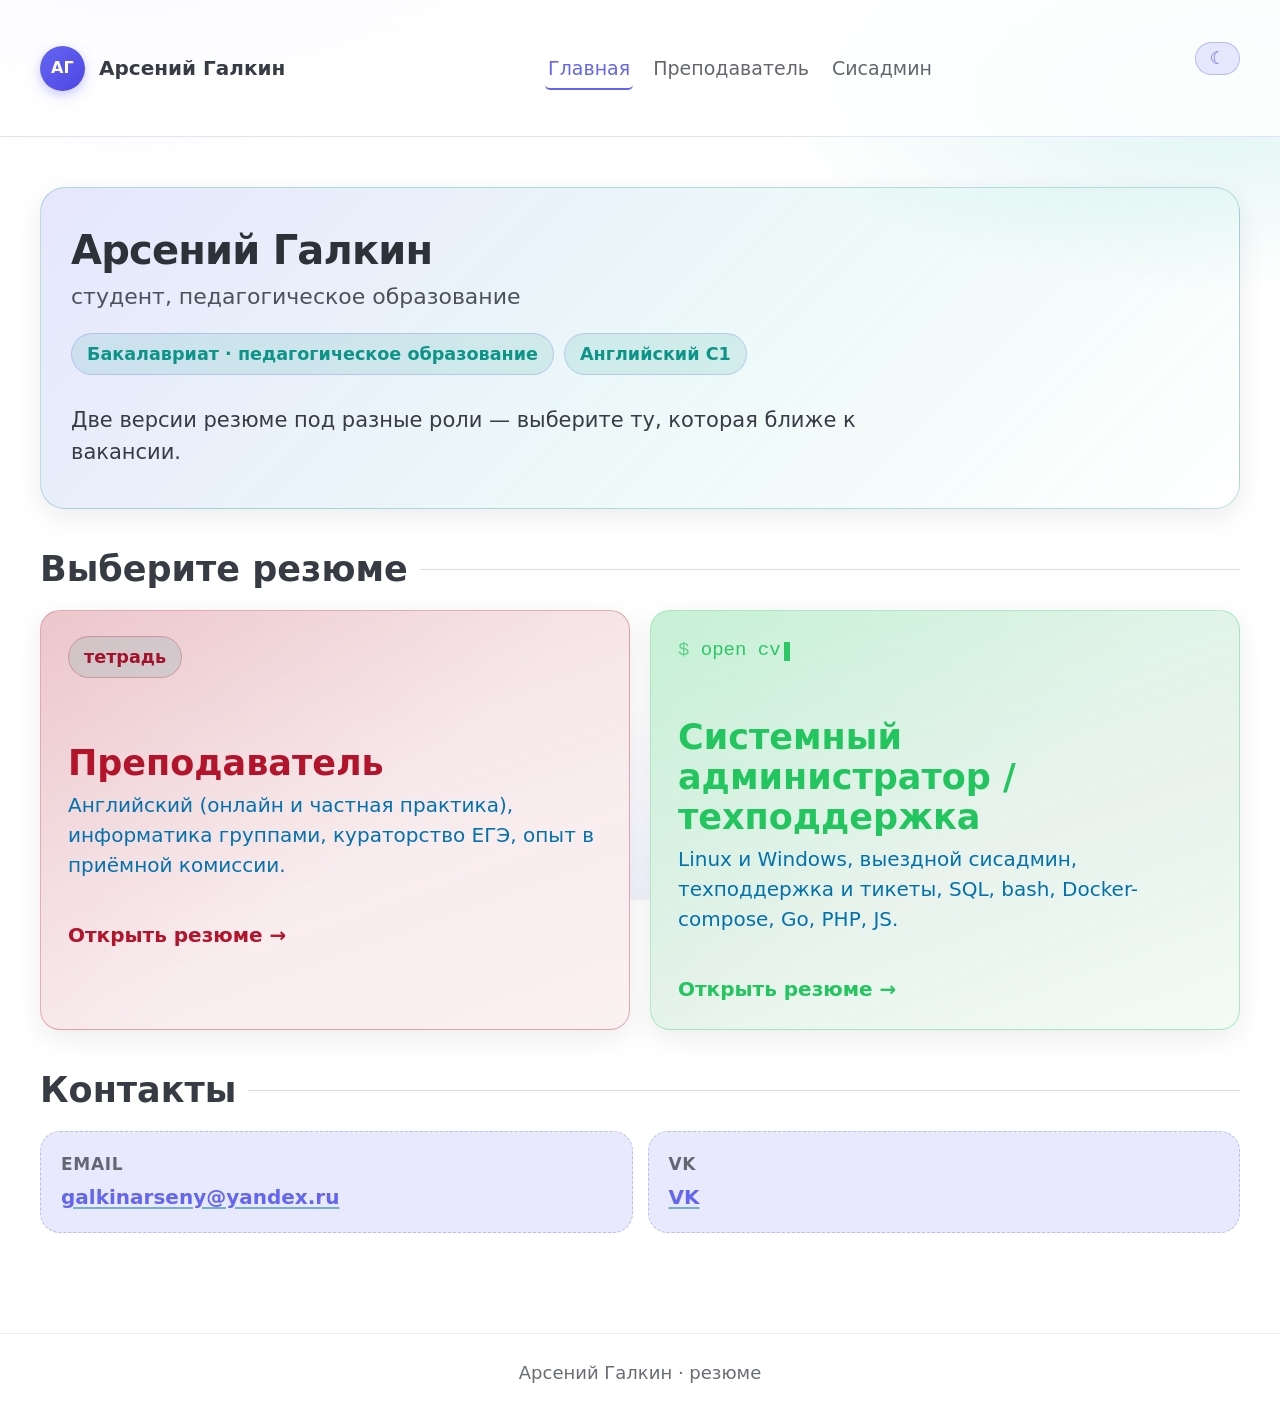
==== index.html @ 013aeffc "Resume site: teacher and sysadmin CVs" ====
<!DOCTYPE html>
<html lang="ru">
<head>
  <meta charset="utf-8">
  <meta name="viewport" content="width=device-width, initial-scale=1">
  <title>Арсений Галкин — резюме</title>
  <meta name="description" content="Арсений Галкин — студент, педагогическое образование. Резюме: преподаватель и системный администратор / техподдержка.">
  <link rel="stylesheet" href="assets/pico.min.css">
  <link rel="stylesheet" href="assets/site.css">
</head>
<body class="page-home">
  <header class="site-header">
    <div class="container">
      <nav aria-label="Основная навигация">
        <a class="brand" href="index.html">
          <span class="avatar" aria-hidden="true">АГ</span>
          <span>Арсений Галкин</span>
        </a>
        <ul class="nav-links">
          <li><a href="index.html" aria-current="page">Главная</a></li>
          <li><a href="teacher/index.html">Преподаватель</a></li>
          <li><a href="sysadmin/index.html">Сисадмин</a></li>
        </ul>
        <button type="button" class="theme-toggle" id="theme-toggle" aria-label="Переключить тему">☾</button>
      </nav>
    </div>
  </header>

  <main class="container">
    <section class="hero">
      <h1>Арсений Галкин</h1>
      <p class="tagline">студент, педагогическое образование</p>
      <ul class="hero-meta">
        <li><span class="badge">Бакалавриат · педагогическое образование</span></li>
        <li><span class="badge">Английский C1</span></li>
      </ul>
      <p class="lead" style="margin-top: 1.25rem; margin-bottom: 0;">
        Две версии резюме под разные роли — выберите ту, которая ближе к вакансии.
      </p>
    </section>

    <section aria-labelledby="choose-heading">
      <h2 id="choose-heading" class="section-title">Выберите резюме</h2>
      <div class="card-grid cols-2">
        <a class="switch-card teacher-card" href="teacher/index.html">
          <p class="badge" style="margin-bottom:0.6rem;">тетрадь</p>
          <h2>Преподаватель</h2>
          <p>Английский (онлайн и частная практика), информатика группами, кураторство ЕГЭ, опыт в приёмной комиссии.</p>
          <span class="cta">Открыть резюме →</span>
        </a>
        <a class="switch-card sysadmin-card" href="sysadmin/index.html">
          <p class="term-line" style="margin-bottom:0.5rem;"><span class="prompt">$</span> open cv<span class="cursor" aria-hidden="true"></span></p>
          <h2>Системный администратор / техподдержка</h2>
          <p>Linux и Windows, выездной сисадмин, техподдержка и тикеты, SQL, bash, Docker-compose, Go, PHP, JS.</p>
          <span class="cta">Открыть резюме →</span>
        </a>
      </div>
    </section>

    <section aria-labelledby="contacts-heading">
      <h2 id="contacts-heading" class="section-title">Контакты</h2>
            <div class="contacts">
        <div class="contact-item">
          <strong>Email</strong>
          <a href="mailto:galkinarseny@yandex.ru">galkinarseny@yandex.ru</a>
        </div>
        <div class="contact-item">
          <strong>VK</strong>
          <a href="https://vk.com/id490765568" target="_blank" rel="noopener">VK</a>
        </div>
      </div>
    </section>
  </main>

  <footer class="site-footer">
    <div class="container">Арсений Галкин · резюме</div>
  </footer>
  <script src="assets/script.js"></script>
</body>
</html>
---- assets/pico.min.css ----
@charset "UTF-8";/*!
 * Pico CSS ✨ v2.1.1 (https://picocss.com)
 * Copyright 2019-2025 - Licensed under MIT
 */:host,:root{--pico-font-family-emoji:"Apple Color Emoji","Segoe UI Emoji","Segoe UI Symbol","Noto Color Emoji";--pico-font-family-sans-serif:system-ui,"Segoe UI",Roboto,Oxygen,Ubuntu,Cantarell,Helvetica,Arial,"Helvetica Neue",sans-serif,var(--pico-font-family-emoji);--pico-font-family-monospace:ui-monospace,SFMono-Regular,"SF Mono",Menlo,Consolas,"Liberation Mono",monospace,var(--pico-font-family-emoji);--pico-font-family:var(--pico-font-family-sans-serif);--pico-line-height:1.5;--pico-font-weight:400;--pico-font-size:100%;--pico-text-underline-offset:0.1rem;--pico-border-radius:0.25rem;--pico-border-width:0.0625rem;--pico-outline-width:0.125rem;--pico-transition:0.2s ease-in-out;--pico-spacing:1rem;--pico-typography-spacing-vertical:1rem;--pico-block-spacing-vertical:var(--pico-spacing);--pico-block-spacing-horizontal:var(--pico-spacing);--pico-grid-column-gap:var(--pico-spacing);--pico-grid-row-gap:var(--pico-spacing);--pico-form-element-spacing-vertical:0.75rem;--pico-form-element-spacing-horizontal:1rem;--pico-group-box-shadow:0 0 0 rgba(0, 0, 0, 0);--pico-group-box-shadow-focus-with-button:0 0 0 var(--pico-outline-width) var(--pico-primary-focus);--pico-group-box-shadow-focus-with-input:0 0 0 0.0625rem var(--pico-form-element-border-color);--pico-modal-overlay-backdrop-filter:blur(0.375rem);--pico-nav-element-spacing-vertical:1rem;--pico-nav-element-spacing-horizontal:0.5rem;--pico-nav-link-spacing-vertical:0.5rem;--pico-nav-link-spacing-horizontal:0.5rem;--pico-nav-breadcrumb-divider:">";--pico-icon-checkbox:url("data:image/svg+xml,%3Csvg xmlns='http://www.w3.org/2000/svg' width='24' height='24' viewBox='0 0 24 24' fill='none' stroke='rgb(255, 255, 255)' stroke-width='4' stroke-linecap='round' stroke-linejoin='round'%3E%3Cpolyline points='20 6 9 17 4 12'%3E%3C/polyline%3E%3C/svg%3E");--pico-icon-minus:url("data:image/svg+xml,%3Csvg xmlns='http://www.w3.org/2000/svg' width='24' height='24' viewBox='0 0 24 24' fill='none' stroke='rgb(255, 255, 255)' stroke-width='4' stroke-linecap='round' stroke-linejoin='round'%3E%3Cline x1='5' y1='12' x2='19' y2='12'%3E%3C/line%3E%3C/svg%3E");--pico-icon-chevron:url("data:image/svg+xml,%3Csvg xmlns='http://www.w3.org/2000/svg' width='24' height='24' viewBox='0 0 24 24' fill='none' stroke='rgb(136, 145, 164)' stroke-width='2' stroke-linecap='round' stroke-linejoin='round'%3E%3Cpolyline points='6 9 12 15 18 9'%3E%3C/polyline%3E%3C/svg%3E");--pico-icon-date:url("data:image/svg+xml,%3Csvg xmlns='http://www.w3.org/2000/svg' width='24' height='24' viewBox='0 0 24 24' fill='none' stroke='rgb(136, 145, 164)' stroke-width='2' stroke-linecap='round' stroke-linejoin='round'%3E%3Crect x='3' y='4' width='18' height='18' rx='2' ry='2'%3E%3C/rect%3E%3Cline x1='16' y1='2' x2='16' y2='6'%3E%3C/line%3E%3Cline x1='8' y1='2' x2='8' y2='6'%3E%3C/line%3E%3Cline x1='3' y1='10' x2='21' y2='10'%3E%3C/line%3E%3C/svg%3E");--pico-icon-time:url("data:image/svg+xml,%3Csvg xmlns='http://www.w3.org/2000/svg' width='24' height='24' viewBox='0 0 24 24' fill='none' stroke='rgb(136, 145, 164)' stroke-width='2' stroke-linecap='round' stroke-linejoin='round'%3E%3Ccircle cx='12' cy='12' r='10'%3E%3C/circle%3E%3Cpolyline points='12 6 12 12 16 14'%3E%3C/polyline%3E%3C/svg%3E");--pico-icon-search:url("data:image/svg+xml,%3Csvg xmlns='http://www.w3.org/2000/svg' width='24' height='24' viewBox='0 0 24 24' fill='none' stroke='rgb(136, 145, 164)' stroke-width='1.5' stroke-linecap='round' stroke-linejoin='round'%3E%3Ccircle cx='11' cy='11' r='8'%3E%3C/circle%3E%3Cline x1='21' y1='21' x2='16.65' y2='16.65'%3E%3C/line%3E%3C/svg%3E");--pico-icon-close:url("data:image/svg+xml,%3Csvg xmlns='http://www.w3.org/2000/svg' width='24' height='24' viewBox='0 0 24 24' fill='none' stroke='rgb(136, 145, 164)' stroke-width='3' stroke-linecap='round' stroke-linejoin='round'%3E%3Cline x1='18' y1='6' x2='6' y2='18'%3E%3C/line%3E%3Cline x1='6' y1='6' x2='18' y2='18'%3E%3C/line%3E%3C/svg%3E");--pico-icon-loading:url("data:image/svg+xml,%3Csvg fill='none' height='24' width='24' viewBox='0 0 24 24' xmlns='http://www.w3.org/2000/svg' %3E%3Cstyle%3E g %7B animation: rotate 2s linear infinite; transform-origin: center center; %7D circle %7B stroke-dasharray: 75,100; stroke-dashoffset: -5; animation: dash 1.5s ease-in-out infinite; stroke-linecap: round; %7D @keyframes rotate %7B 0%25 %7B transform: rotate(0deg); %7D 100%25 %7B transform: rotate(360deg); %7D %7D @keyframes dash %7B 0%25 %7B stroke-dasharray: 1,100; stroke-dashoffset: 0; %7D 50%25 %7B stroke-dasharray: 44.5,100; stroke-dashoffset: -17.5; %7D 100%25 %7B stroke-dasharray: 44.5,100; stroke-dashoffset: -62; %7D %7D %3C/style%3E%3Cg%3E%3Ccircle cx='12' cy='12' r='10' fill='none' stroke='rgb(136, 145, 164)' stroke-width='4' /%3E%3C/g%3E%3C/svg%3E")}@media (min-width:576px){:host,:root{--pico-font-size:106.25%}}@media (min-width:768px){:host,:root{--pico-font-size:112.5%}}@media (min-width:1024px){:host,:root{--pico-font-size:118.75%}}@media (min-width:1280px){:host,:root{--pico-font-size:125%}}@media (min-width:1536px){:host,:root{--pico-font-size:131.25%}}a{--pico-text-decoration:underline}a.contrast,a.secondary{--pico-text-decoration:underline}small{--pico-font-size:0.875em}h1,h2,h3,h4,h5,h6{--pico-font-weight:700}h1{--pico-font-size:2rem;--pico-line-height:1.125;--pico-typography-spacing-top:3rem}h2{--pico-font-size:1.75rem;--pico-line-height:1.15;--pico-typography-spacing-top:2.625rem}h3{--pico-font-size:1.5rem;--pico-line-height:1.175;--pico-typography-spacing-top:2.25rem}h4{--pico-font-size:1.25rem;--pico-line-height:1.2;--pico-typography-spacing-top:1.874rem}h5{--pico-font-size:1.125rem;--pico-line-height:1.225;--pico-typography-spacing-top:1.6875rem}h6{--pico-font-size:1rem;--pico-line-height:1.25;--pico-typography-spacing-top:1.5rem}tfoot td,tfoot th,thead td,thead th{--pico-font-weight:600;--pico-border-width:0.1875rem}code,kbd,pre,samp{--pico-font-family:var(--pico-font-family-monospace)}kbd{--pico-font-weight:bolder}:where(select,textarea),input:not([type=submit],[type=button],[type=reset],[type=checkbox],[type=radio],[type=file]){--pico-outline-width:0.0625rem}[type=search]{--pico-border-radius:5rem}[type=checkbox],[type=radio]{--pico-border-width:0.125rem}[type=checkbox][role=switch]{--pico-border-width:0.1875rem}details.dropdown summary:not([role=button]){--pico-outline-width:0.0625rem}nav details.dropdown summary:focus-visible{--pico-outline-width:0.125rem}[role=search]{--pico-border-radius:5rem}[role=group]:has(button.secondary:focus,[type=submit].secondary:focus,[type=button].secondary:focus,[role=button].secondary:focus),[role=search]:has(button.secondary:focus,[type=submit].secondary:focus,[type=button].secondary:focus,[role=button].secondary:focus){--pico-group-box-shadow-focus-with-button:0 0 0 var(--pico-outline-width) var(--pico-secondary-focus)}[role=group]:has(button.contrast:focus,[type=submit].contrast:focus,[type=button].contrast:focus,[role=button].contrast:focus),[role=search]:has(button.contrast:focus,[type=submit].contrast:focus,[type=button].contrast:focus,[role=button].contrast:focus){--pico-group-box-shadow-focus-with-button:0 0 0 var(--pico-outline-width) var(--pico-contrast-focus)}[role=group] [role=button],[role=group] [type=button],[role=group] [type=submit],[role=group] button,[role=search] [role=button],[role=search] [type=button],[role=search] [type=submit],[role=search] button{--pico-form-element-spacing-horizontal:2rem}details summary[role=button]:not(.outline)::after{filter:brightness(0) invert(1)}[aria-busy=true]:not(input,select,textarea):is(button,[type=submit],[type=button],[type=reset],[role=button]):not(.outline)::before{filter:brightness(0) invert(1)}:host(:not([data-theme=dark])),:root:not([data-theme=dark]),[data-theme=light]{color-scheme:light;--pico-background-color:#fff;--pico-color:#373c44;--pico-text-selection-color:rgba(2, 154, 232, 0.25);--pico-muted-color:#646b79;--pico-muted-border-color:rgb(231, 234, 239.5);--pico-primary:#0172ad;--pico-primary-background:#0172ad;--pico-primary-border:var(--pico-primary-background);--pico-primary-underline:rgba(1, 114, 173, 0.5);--pico-primary-hover:#015887;--pico-primary-hover-background:#02659a;--pico-primary-hover-border:var(--pico-primary-hover-background);--pico-primary-hover-underline:var(--pico-primary-hover);--pico-primary-focus:rgba(2, 154, 232, 0.5);--pico-primary-inverse:#fff;--pico-secondary:#5d6b89;--pico-secondary-background:#525f7a;--pico-secondary-border:var(--pico-secondary-background);--pico-secondary-underline:rgba(93, 107, 137, 0.5);--pico-secondary-hover:#48536b;--pico-secondary-hover-background:#48536b;--pico-secondary-hover-border:var(--pico-secondary-hover-background);--pico-secondary-hover-underline:var(--pico-secondary-hover);--pico-secondary-focus:rgba(93, 107, 137, 0.25);--pico-secondary-inverse:#fff;--pico-contrast:#181c25;--pico-contrast-background:#181c25;--pico-contrast-border:var(--pico-contrast-background);--pico-contrast-underline:rgba(24, 28, 37, 0.5);--pico-contrast-hover:#000;--pico-contrast-hover-background:#000;--pico-contrast-hover-border:var(--pico-contrast-hover-background);--pico-contrast-hover-underline:var(--pico-secondary-hover);--pico-contrast-focus:rgba(93, 107, 137, 0.25);--pico-contrast-inverse:#fff;--pico-box-shadow:0.0145rem 0.029rem 0.174rem rgba(129, 145, 181, 0.01698),0.0335rem 0.067rem 0.402rem rgba(129, 145, 181, 0.024),0.0625rem 0.125rem 0.75rem rgba(129, 145, 181, 0.03),0.1125rem 0.225rem 1.35rem rgba(129, 145, 181, 0.036),0.2085rem 0.417rem 2.502rem rgba(129, 145, 181, 0.04302),0.5rem 1rem 6rem rgba(129, 145, 181, 0.06),0 0 0 0.0625rem rgba(129, 145, 181, 0.015);--pico-h1-color:#2d3138;--pico-h2-color:#373c44;--pico-h3-color:#424751;--pico-h4-color:#4d535e;--pico-h5-color:#5c6370;--pico-h6-color:#646b79;--pico-mark-background-color:rgb(252.5, 230.5, 191.5);--pico-mark-color:#0f1114;--pico-ins-color:rgb(28.5, 105.5, 84);--pico-del-color:rgb(136, 56.5, 53);--pico-blockquote-border-color:var(--pico-muted-border-color);--pico-blockquote-footer-color:var(--pico-muted-color);--pico-button-box-shadow:0 0 0 rgba(0, 0, 0, 0);--pico-button-hover-box-shadow:0 0 0 rgba(0, 0, 0, 0);--pico-table-border-color:var(--pico-muted-border-color);--pico-table-row-stripped-background-color:rgba(111, 120, 135, 0.0375);--pico-code-background-color:rgb(243, 244.5, 246.75);--pico-code-color:#646b79;--pico-code-kbd-background-color:var(--pico-color);--pico-code-kbd-color:var(--pico-background-color);--pico-form-element-background-color:rgb(251, 251.5, 252.25);--pico-form-element-selected-background-color:#dfe3eb;--pico-form-element-border-color:#cfd5e2;--pico-form-element-color:#23262c;--pico-form-element-placeholder-color:var(--pico-muted-color);--pico-form-element-active-background-color:#fff;--pico-form-element-active-border-color:var(--pico-primary-border);--pico-form-element-focus-color:var(--pico-primary-border);--pico-form-element-disabled-opacity:0.5;--pico-form-element-invalid-border-color:rgb(183.5, 105.5, 106.5);--pico-form-element-invalid-active-border-color:rgb(200.25, 79.25, 72.25);--pico-form-element-invalid-focus-color:var(--pico-form-element-invalid-active-border-color);--pico-form-element-valid-border-color:rgb(76, 154.5, 137.5);--pico-form-element-valid-active-border-color:rgb(39, 152.75, 118.75);--pico-form-element-valid-focus-color:var(--pico-form-element-valid-active-border-color);--pico-switch-background-color:#bfc7d9;--pico-switch-checked-background-color:var(--pico-primary-background);--pico-switch-color:#fff;--pico-switch-thumb-box-shadow:0 0 0 rgba(0, 0, 0, 0);--pico-range-border-color:#dfe3eb;--pico-range-active-border-color:#bfc7d9;--pico-range-thumb-border-color:var(--pico-background-color);--pico-range-thumb-color:var(--pico-secondary-background);--pico-range-thumb-active-color:var(--pico-primary-background);--pico-accordion-border-color:var(--pico-muted-border-color);--pico-accordion-active-summary-color:var(--pico-primary-hover);--pico-accordion-close-summary-color:var(--pico-color);--pico-accordion-open-summary-color:var(--pico-muted-color);--pico-card-background-color:var(--pico-background-color);--pico-card-border-color:var(--pico-muted-border-color);--pico-card-box-shadow:var(--pico-box-shadow);--pico-card-sectioning-background-color:rgb(251, 251.5, 252.25);--pico-dropdown-background-color:#fff;--pico-dropdown-border-color:#eff1f4;--pico-dropdown-box-shadow:var(--pico-box-shadow);--pico-dropdown-color:var(--pico-color);--pico-dropdown-hover-background-color:#eff1f4;--pico-loading-spinner-opacity:0.5;--pico-modal-overlay-background-color:rgba(232, 234, 237, 0.75);--pico-progress-background-color:#dfe3eb;--pico-progress-color:var(--pico-primary-background);--pico-tooltip-background-color:var(--pico-contrast-background);--pico-tooltip-color:var(--pico-contrast-inverse);--pico-icon-valid:url("data:image/svg+xml,%3Csvg xmlns='http://www.w3.org/2000/svg' width='24' height='24' viewBox='0 0 24 24' fill='none' stroke='rgb(76, 154.5, 137.5)' stroke-width='2' stroke-linecap='round' stroke-linejoin='round'%3E%3Cpolyline points='20 6 9 17 4 12'%3E%3C/polyline%3E%3C/svg%3E");--pico-icon-invalid:url("data:image/svg+xml,%3Csvg xmlns='http://www.w3.org/2000/svg' width='24' height='24' viewBox='0 0 24 24' fill='none' stroke='rgb(200.25, 79.25, 72.25)' stroke-width='2' stroke-linecap='round' stroke-linejoin='round'%3E%3Ccircle cx='12' cy='12' r='10'%3E%3C/circle%3E%3Cline x1='12' y1='8' x2='12' y2='12'%3E%3C/line%3E%3Cline x1='12' y1='16' x2='12.01' y2='16'%3E%3C/line%3E%3C/svg%3E")}:host(:not([data-theme=dark])) input:is([type=submit],[type=button],[type=reset],[type=checkbox],[type=radio],[type=file]),:root:not([data-theme=dark]) input:is([type=submit],[type=button],[type=reset],[type=checkbox],[type=radio],[type=file]),[data-theme=light] input:is([type=submit],[type=button],[type=reset],[type=checkbox],[type=radio],[type=file]){--pico-form-element-focus-color:var(--pico-primary-focus)}@media only screen and (prefers-color-scheme:dark){:host(:not([data-theme])),:root:not([data-theme]){color-scheme:dark;--pico-background-color:rgb(19, 22.5, 30.5);--pico-color:#c2c7d0;--pico-text-selection-color:rgba(1, 170, 255, 0.1875);--pico-muted-color:#7b8495;--pico-muted-border-color:#202632;--pico-primary:#01aaff;--pico-primary-background:#0172ad;--pico-primary-border:var(--pico-primary-background);--pico-primary-underline:rgba(1, 170, 255, 0.5);--pico-primary-hover:#79c0ff;--pico-primary-hover-background:#017fc0;--pico-primary-hover-border:var(--pico-primary-hover-background);--pico-primary-hover-underline:var(--pico-primary-hover);--pico-primary-focus:rgba(1, 170, 255, 0.375);--pico-primary-inverse:#fff;--pico-secondary:#969eaf;--pico-secondary-background:#525f7a;--pico-secondary-border:var(--pico-secondary-background);--pico-secondary-underline:rgba(150, 158, 175, 0.5);--pico-secondary-hover:#b3b9c5;--pico-secondary-hover-background:#5d6b89;--pico-secondary-hover-border:var(--pico-secondary-hover-background);--pico-secondary-hover-underline:var(--pico-secondary-hover);--pico-secondary-focus:rgba(144, 158, 190, 0.25);--pico-secondary-inverse:#fff;--pico-contrast:#dfe3eb;--pico-contrast-background:#eff1f4;--pico-contrast-border:var(--pico-contrast-background);--pico-contrast-underline:rgba(223, 227, 235, 0.5);--pico-contrast-hover:#fff;--pico-contrast-hover-background:#fff;--pico-contrast-hover-border:var(--pico-contrast-hover-background);--pico-contrast-hover-underline:var(--pico-contrast-hover);--pico-contrast-focus:rgba(207, 213, 226, 0.25);--pico-contrast-inverse:#000;--pico-box-shadow:0.0145rem 0.029rem 0.174rem rgba(7, 8.5, 12, 0.01698),0.0335rem 0.067rem 0.402rem rgba(7, 8.5, 12, 0.024),0.0625rem 0.125rem 0.75rem rgba(7, 8.5, 12, 0.03),0.1125rem 0.225rem 1.35rem rgba(7, 8.5, 12, 0.036),0.2085rem 0.417rem 2.502rem rgba(7, 8.5, 12, 0.04302),0.5rem 1rem 6rem rgba(7, 8.5, 12, 0.06),0 0 0 0.0625rem rgba(7, 8.5, 12, 0.015);--pico-h1-color:#f0f1f3;--pico-h2-color:#e0e3e7;--pico-h3-color:#c2c7d0;--pico-h4-color:#b3b9c5;--pico-h5-color:#a4acba;--pico-h6-color:#8891a4;--pico-mark-background-color:#014063;--pico-mark-color:#fff;--pico-ins-color:#62af9a;--pico-del-color:rgb(205.5, 126, 123);--pico-blockquote-border-color:var(--pico-muted-border-color);--pico-blockquote-footer-color:var(--pico-muted-color);--pico-button-box-shadow:0 0 0 rgba(0, 0, 0, 0);--pico-button-hover-box-shadow:0 0 0 rgba(0, 0, 0, 0);--pico-table-border-color:var(--pico-muted-border-color);--pico-table-row-stripped-background-color:rgba(111, 120, 135, 0.0375);--pico-code-background-color:rgb(26, 30.5, 40.25);--pico-code-color:#8891a4;--pico-code-kbd-background-color:var(--pico-color);--pico-code-kbd-color:var(--pico-background-color);--pico-form-element-background-color:rgb(28, 33, 43.5);--pico-form-element-selected-background-color:#2a3140;--pico-form-element-border-color:#2a3140;--pico-form-element-color:#e0e3e7;--pico-form-element-placeholder-color:#8891a4;--pico-form-element-active-background-color:rgb(26, 30.5, 40.25);--pico-form-element-active-border-color:var(--pico-primary-border);--pico-form-element-focus-color:var(--pico-primary-border);--pico-form-element-disabled-opacity:0.5;--pico-form-element-invalid-border-color:rgb(149.5, 74, 80);--pico-form-element-invalid-active-border-color:rgb(183.25, 63.5, 59);--pico-form-element-invalid-focus-color:var(--pico-form-element-invalid-active-border-color);--pico-form-element-valid-border-color:#2a7b6f;--pico-form-element-valid-active-border-color:rgb(22, 137, 105.5);--pico-form-element-valid-focus-color:var(--pico-form-element-valid-active-border-color);--pico-switch-background-color:#333c4e;--pico-switch-checked-background-color:var(--pico-primary-background);--pico-switch-color:#fff;--pico-switch-thumb-box-shadow:0 0 0 rgba(0, 0, 0, 0);--pico-range-border-color:#202632;--pico-range-active-border-color:#2a3140;--pico-range-thumb-border-color:var(--pico-background-color);--pico-range-thumb-color:var(--pico-secondary-background);--pico-range-thumb-active-color:var(--pico-primary-background);--pico-accordion-border-color:var(--pico-muted-border-color);--pico-accordion-active-summary-color:var(--pico-primary-hover);--pico-accordion-close-summary-color:var(--pico-color);--pico-accordion-open-summary-color:var(--pico-muted-color);--pico-card-background-color:#181c25;--pico-card-border-color:var(--pico-card-background-color);--pico-card-box-shadow:var(--pico-box-shadow);--pico-card-sectioning-background-color:rgb(26, 30.5, 40.25);--pico-dropdown-background-color:#181c25;--pico-dropdown-border-color:#202632;--pico-dropdown-box-shadow:var(--pico-box-shadow);--pico-dropdown-color:var(--pico-color);--pico-dropdown-hover-background-color:#202632;--pico-loading-spinner-opacity:0.5;--pico-modal-overlay-background-color:rgba(7.5, 8.5, 10, 0.75);--pico-progress-background-color:#202632;--pico-progress-color:var(--pico-primary-background);--pico-tooltip-background-color:var(--pico-contrast-background);--pico-tooltip-color:var(--pico-contrast-inverse);--pico-icon-valid:url("data:image/svg+xml,%3Csvg xmlns='http://www.w3.org/2000/svg' width='24' height='24' viewBox='0 0 24 24' fill='none' stroke='rgb(42, 123, 111)' stroke-width='2' stroke-linecap='round' stroke-linejoin='round'%3E%3Cpolyline points='20 6 9 17 4 12'%3E%3C/polyline%3E%3C/svg%3E");--pico-icon-invalid:url("data:image/svg+xml,%3Csvg xmlns='http://www.w3.org/2000/svg' width='24' height='24' viewBox='0 0 24 24' fill='none' stroke='rgb(149.5, 74, 80)' stroke-width='2' stroke-linecap='round' stroke-linejoin='round'%3E%3Ccircle cx='12' cy='12' r='10'%3E%3C/circle%3E%3Cline x1='12' y1='8' x2='12' y2='12'%3E%3C/line%3E%3Cline x1='12' y1='16' x2='12.01' y2='16'%3E%3C/line%3E%3C/svg%3E")}:host(:not([data-theme])) input:is([type=submit],[type=button],[type=reset],[type=checkbox],[type=radio],[type=file]),:root:not([data-theme]) input:is([type=submit],[type=button],[type=reset],[type=checkbox],[type=radio],[type=file]){--pico-form-element-focus-color:var(--pico-primary-focus)}:host(:not([data-theme])) details summary[role=button].contrast:not(.outline)::after,:root:not([data-theme]) details summary[role=button].contrast:not(.outline)::after{filter:brightness(0)}:host(:not([data-theme])) [aria-busy=true]:not(input,select,textarea).contrast:is(button,[type=submit],[type=button],[type=reset],[role=button]):not(.outline)::before,:root:not([data-theme]) [aria-busy=true]:not(input,select,textarea).contrast:is(button,[type=submit],[type=button],[type=reset],[role=button]):not(.outline)::before{filter:brightness(0)}}[data-theme=dark]{color-scheme:dark;--pico-background-color:rgb(19, 22.5, 30.5);--pico-color:#c2c7d0;--pico-text-selection-color:rgba(1, 170, 255, 0.1875);--pico-muted-color:#7b8495;--pico-muted-border-color:#202632;--pico-primary:#01aaff;--pico-primary-background:#0172ad;--pico-primary-border:var(--pico-primary-background);--pico-primary-underline:rgba(1, 170, 255, 0.5);--pico-primary-hover:#79c0ff;--pico-primary-hover-background:#017fc0;--pico-primary-hover-border:var(--pico-primary-hover-background);--pico-primary-hover-underline:var(--pico-primary-hover);--pico-primary-focus:rgba(1, 170, 255, 0.375);--pico-primary-inverse:#fff;--pico-secondary:#969eaf;--pico-secondary-background:#525f7a;--pico-secondary-border:var(--pico-secondary-background);--pico-secondary-underline:rgba(150, 158, 175, 0.5);--pico-secondary-hover:#b3b9c5;--pico-secondary-hover-background:#5d6b89;--pico-secondary-hover-border:var(--pico-secondary-hover-background);--pico-secondary-hover-underline:var(--pico-secondary-hover);--pico-secondary-focus:rgba(144, 158, 190, 0.25);--pico-secondary-inverse:#fff;--pico-contrast:#dfe3eb;--pico-contrast-background:#eff1f4;--pico-contrast-border:var(--pico-contrast-background);--pico-contrast-underline:rgba(223, 227, 235, 0.5);--pico-contrast-hover:#fff;--pico-contrast-hover-background:#fff;--pico-contrast-hover-border:var(--pico-contrast-hover-background);--pico-contrast-hover-underline:var(--pico-contrast-hover);--pico-contrast-focus:rgba(207, 213, 226, 0.25);--pico-contrast-inverse:#000;--pico-box-shadow:0.0145rem 0.029rem 0.174rem rgba(7, 8.5, 12, 0.01698),0.0335rem 0.067rem 0.402rem rgba(7, 8.5, 12, 0.024),0.0625rem 0.125rem 0.75rem rgba(7, 8.5, 12, 0.03),0.1125rem 0.225rem 1.35rem rgba(7, 8.5, 12, 0.036),0.2085rem 0.417rem 2.502rem rgba(7, 8.5, 12, 0.04302),0.5rem 1rem 6rem rgba(7, 8.5, 12, 0.06),0 0 0 0.0625rem rgba(7, 8.5, 12, 0.015);--pico-h1-color:#f0f1f3;--pico-h2-color:#e0e3e7;--pico-h3-color:#c2c7d0;--pico-h4-color:#b3b9c5;--pico-h5-color:#a4acba;--pico-h6-color:#8891a4;--pico-mark-background-color:#014063;--pico-mark-color:#fff;--pico-ins-color:#62af9a;--pico-del-color:rgb(205.5, 126, 123);--pico-blockquote-border-color:var(--pico-muted-border-color);--pico-blockquote-footer-color:var(--pico-muted-color);--pico-button-box-shadow:0 0 0 rgba(0, 0, 0, 0);--pico-button-hover-box-shadow:0 0 0 rgba(0, 0, 0, 0);--pico-table-border-color:var(--pico-muted-border-color);--pico-table-row-stripped-background-color:rgba(111, 120, 135, 0.0375);--pico-code-background-color:rgb(26, 30.5, 40.25);--pico-code-color:#8891a4;--pico-code-kbd-background-color:var(--pico-color);--pico-code-kbd-color:var(--pico-background-color);--pico-form-element-background-color:rgb(28, 33, 43.5);--pico-form-element-selected-background-color:#2a3140;--pico-form-element-border-color:#2a3140;--pico-form-element-color:#e0e3e7;--pico-form-element-placeholder-color:#8891a4;--pico-form-element-active-background-color:rgb(26, 30.5, 40.25);--pico-form-element-active-border-color:var(--pico-primary-border);--pico-form-element-focus-color:var(--pico-primary-border);--pico-form-element-disabled-opacity:0.5;--pico-form-element-invalid-border-color:rgb(149.5, 74, 80);--pico-form-element-invalid-active-border-color:rgb(183.25, 63.5, 59);--pico-form-element-invalid-focus-color:var(--pico-form-element-invalid-active-border-color);--pico-form-element-valid-border-color:#2a7b6f;--pico-form-element-valid-active-border-color:rgb(22, 137, 105.5);--pico-form-element-valid-focus-color:var(--pico-form-element-valid-active-border-color);--pico-switch-background-color:#333c4e;--pico-switch-checked-background-color:var(--pico-primary-background);--pico-switch-color:#fff;--pico-switch-thumb-box-shadow:0 0 0 rgba(0, 0, 0, 0);--pico-range-border-color:#202632;--pico-range-active-border-color:#2a3140;--pico-range-thumb-border-color:var(--pico-background-color);--pico-range-thumb-color:var(--pico-secondary-background);--pico-range-thumb-active-color:var(--pico-primary-background);--pico-accordion-border-color:var(--pico-muted-border-color);--pico-accordion-active-summary-color:var(--pico-primary-hover);--pico-accordion-close-summary-color:var(--pico-color);--pico-accordion-open-summary-color:var(--pico-muted-color);--pico-card-background-color:#181c25;--pico-card-border-color:var(--pico-card-background-color);--pico-card-box-shadow:var(--pico-box-shadow);--pico-card-sectioning-background-color:rgb(26, 30.5, 40.25);--pico-dropdown-background-color:#181c25;--pico-dropdown-border-color:#202632;--pico-dropdown-box-shadow:var(--pico-box-shadow);--pico-dropdown-color:var(--pico-color);--pico-dropdown-hover-background-color:#202632;--pico-loading-spinner-opacity:0.5;--pico-modal-overlay-background-color:rgba(7.5, 8.5, 10, 0.75);--pico-progress-background-color:#202632;--pico-progress-color:var(--pico-primary-background);--pico-tooltip-background-color:var(--pico-contrast-background);--pico-tooltip-color:var(--pico-contrast-inverse);--pico-icon-valid:url("data:image/svg+xml,%3Csvg xmlns='http://www.w3.org/2000/svg' width='24' height='24' viewBox='0 0 24 24' fill='none' stroke='rgb(42, 123, 111)' stroke-width='2' stroke-linecap='round' stroke-linejoin='round'%3E%3Cpolyline points='20 6 9 17 4 12'%3E%3C/polyline%3E%3C/svg%3E");--pico-icon-invalid:url("data:image/svg+xml,%3Csvg xmlns='http://www.w3.org/2000/svg' width='24' height='24' viewBox='0 0 24 24' fill='none' stroke='rgb(149.5, 74, 80)' stroke-width='2' stroke-linecap='round' stroke-linejoin='round'%3E%3Ccircle cx='12' cy='12' r='10'%3E%3C/circle%3E%3Cline x1='12' y1='8' x2='12' y2='12'%3E%3C/line%3E%3Cline x1='12' y1='16' x2='12.01' y2='16'%3E%3C/line%3E%3C/svg%3E")}[data-theme=dark] input:is([type=submit],[type=button],[type=reset],[type=checkbox],[type=radio],[type=file]){--pico-form-element-focus-color:var(--pico-primary-focus)}[data-theme=dark] details summary[role=button].contrast:not(.outline)::after{filter:brightness(0)}[data-theme=dark] [aria-busy=true]:not(input,select,textarea).contrast:is(button,[type=submit],[type=button],[type=reset],[role=button]):not(.outline)::before{filter:brightness(0)}[type=checkbox],[type=radio],[type=range],progress{accent-color:var(--pico-primary)}*,::after,::before{box-sizing:border-box;background-repeat:no-repeat}::after,::before{text-decoration:inherit;vertical-align:inherit}:where(:host),:where(:root){-webkit-tap-highlight-color:transparent;-webkit-text-size-adjust:100%;-moz-text-size-adjust:100%;text-size-adjust:100%;background-color:var(--pico-background-color);color:var(--pico-color);font-weight:var(--pico-font-weight);font-size:var(--pico-font-size);line-height:var(--pico-line-height);font-family:var(--pico-font-family);text-underline-offset:var(--pico-text-underline-offset);text-rendering:optimizeLegibility;overflow-wrap:break-word;-moz-tab-size:4;-o-tab-size:4;tab-size:4}body{width:100%;margin:0}main{display:block}body>footer,body>header,body>main{padding-block:var(--pico-block-spacing-vertical)}section{margin-bottom:var(--pico-block-spacing-vertical)}.container,.container-fluid{width:100%;margin-right:auto;margin-left:auto;padding-right:var(--pico-spacing);padding-left:var(--pico-spacing)}@media (min-width:576px){.container{max-width:510px;padding-right:0;padding-left:0}}@media (min-width:768px){.container{max-width:700px}}@media (min-width:1024px){.container{max-width:950px}}@media (min-width:1280px){.container{max-width:1200px}}@media (min-width:1536px){.container{max-width:1450px}}.grid{grid-column-gap:var(--pico-grid-column-gap);grid-row-gap:var(--pico-grid-row-gap);display:grid;grid-template-columns:1fr}@media (min-width:768px){.grid{grid-template-columns:repeat(auto-fit,minmax(0%,1fr))}}.grid>*{min-width:0}.overflow-auto{overflow:auto}b,strong{font-weight:bolder}sub,sup{position:relative;font-size:.75em;line-height:0;vertical-align:baseline}sub{bottom:-.25em}sup{top:-.5em}address,blockquote,dl,ol,p,pre,table,ul{margin-top:0;margin-bottom:var(--pico-typography-spacing-vertical);color:var(--pico-color);font-style:normal;font-weight:var(--pico-font-weight)}h1,h2,h3,h4,h5,h6{margin-top:0;margin-bottom:var(--pico-typography-spacing-vertical);color:var(--pico-color);font-weight:var(--pico-font-weight);font-size:var(--pico-font-size);line-height:var(--pico-line-height);font-family:var(--pico-font-family)}h1{--pico-color:var(--pico-h1-color)}h2{--pico-color:var(--pico-h2-color)}h3{--pico-color:var(--pico-h3-color)}h4{--pico-color:var(--pico-h4-color)}h5{--pico-color:var(--pico-h5-color)}h6{--pico-color:var(--pico-h6-color)}:where(article,address,blockquote,dl,figure,form,ol,p,pre,table,ul)~:is(h1,h2,h3,h4,h5,h6){margin-top:var(--pico-typography-spacing-top)}p{margin-bottom:var(--pico-typography-spacing-vertical)}hgroup{margin-bottom:var(--pico-typography-spacing-vertical)}hgroup>*{margin-top:0;margin-bottom:0}hgroup>:not(:first-child):last-child{--pico-color:var(--pico-muted-color);--pico-font-weight:unset;font-size:1rem}:where(ol,ul) li{margin-bottom:calc(var(--pico-typography-spacing-vertical) * .25)}:where(dl,ol,ul) :where(dl,ol,ul){margin:0;margin-top:calc(var(--pico-typography-spacing-vertical) * .25)}ul li{list-style:square}mark{padding:.125rem .25rem;background-color:var(--pico-mark-background-color);color:var(--pico-mark-color);vertical-align:baseline}blockquote{display:block;margin:var(--pico-typography-spacing-vertical) 0;padding:var(--pico-spacing);border-right:none;border-left:.25rem solid var(--pico-blockquote-border-color);border-inline-start:0.25rem solid var(--pico-blockquote-border-color);border-inline-end:none}blockquote footer{margin-top:calc(var(--pico-typography-spacing-vertical) * .5);color:var(--pico-blockquote-footer-color)}abbr[title]{border-bottom:1px dotted;text-decoration:none;cursor:help}ins{color:var(--pico-ins-color);text-decoration:none}del{color:var(--pico-del-color)}::-moz-selection{background-color:var(--pico-text-selection-color)}::selection{background-color:var(--pico-text-selection-color)}:where(a:not([role=button])),[role=link]{--pico-color:var(--pico-primary);--pico-background-color:transparent;--pico-underline:var(--pico-primary-underline);outline:0;background-color:var(--pico-background-color);color:var(--pico-color);-webkit-text-decoration:var(--pico-text-decoration);text-decoration:var(--pico-text-decoration);text-decoration-color:var(--pico-underline);text-underline-offset:0.125em;transition:background-color var(--pico-transition),color var(--pico-transition),box-shadow var(--pico-transition),-webkit-text-decoration var(--pico-transition);transition:background-color var(--pico-transition),color var(--pico-transition),text-decoration var(--pico-transition),box-shadow var(--pico-transition);transition:background-color var(--pico-transition),color var(--pico-transition),text-decoration var(--pico-transition),box-shadow var(--pico-transition),-webkit-text-decoration var(--pico-transition)}:where(a:not([role=button])):is([aria-current]:not([aria-current=false]),:hover,:active,:focus),[role=link]:is([aria-current]:not([aria-current=false]),:hover,:active,:focus){--pico-color:var(--pico-primary-hover);--pico-underline:var(--pico-primary-hover-underline);--pico-text-decoration:underline}:where(a:not([role=button])):focus-visible,[role=link]:focus-visible{box-shadow:0 0 0 var(--pico-outline-width) var(--pico-primary-focus)}:where(a:not([role=button])).secondary,[role=link].secondary{--pico-color:var(--pico-secondary);--pico-underline:var(--pico-secondary-underline)}:where(a:not([role=button])).secondary:is([aria-current]:not([aria-current=false]),:hover,:active,:focus),[role=link].secondary:is([aria-current]:not([aria-current=false]),:hover,:active,:focus){--pico-color:var(--pico-secondary-hover);--pico-underline:var(--pico-secondary-hover-underline)}:where(a:not([role=button])).contrast,[role=link].contrast{--pico-color:var(--pico-contrast);--pico-underline:var(--pico-contrast-underline)}:where(a:not([role=button])).contrast:is([aria-current]:not([aria-current=false]),:hover,:active,:focus),[role=link].contrast:is([aria-current]:not([aria-current=false]),:hover,:active,:focus){--pico-color:var(--pico-contrast-hover);--pico-underline:var(--pico-contrast-hover-underline)}a[role=button]{display:inline-block}button{margin:0;overflow:visible;font-family:inherit;text-transform:none}[type=button],[type=reset],[type=submit],button{-webkit-appearance:button}[role=button],[type=button],[type=file]::file-selector-button,[type=reset],[type=submit],button{--pico-background-color:var(--pico-primary-background);--pico-border-color:var(--pico-primary-border);--pico-color:var(--pico-primary-inverse);--pico-box-shadow:var(--pico-button-box-shadow, 0 0 0 rgba(0, 0, 0, 0));padding:var(--pico-form-element-spacing-vertical) var(--pico-form-element-spacing-horizontal);border:var(--pico-border-width) solid var(--pico-border-color);border-radius:var(--pico-border-radius);outline:0;background-color:var(--pico-background-color);box-shadow:var(--pico-box-shadow);color:var(--pico-color);font-weight:var(--pico-font-weight);font-size:1rem;line-height:var(--pico-line-height);text-align:center;text-decoration:none;cursor:pointer;-webkit-user-select:none;-moz-user-select:none;user-select:none;transition:background-color var(--pico-transition),border-color var(--pico-transition),color var(--pico-transition),box-shadow var(--pico-transition)}[role=button]:is(:hover,:active,:focus),[role=button]:is([aria-current]:not([aria-current=false])),[type=button]:is(:hover,:active,:focus),[type=button]:is([aria-current]:not([aria-current=false])),[type=file]::file-selector-button:is(:hover,:active,:focus),[type=file]::file-selector-button:is([aria-current]:not([aria-current=false])),[type=reset]:is(:hover,:active,:focus),[type=reset]:is([aria-current]:not([aria-current=false])),[type=submit]:is(:hover,:active,:focus),[type=submit]:is([aria-current]:not([aria-current=false])),button:is(:hover,:active,:focus),button:is([aria-current]:not([aria-current=false])){--pico-background-color:var(--pico-primary-hover-background);--pico-border-color:var(--pico-primary-hover-border);--pico-box-shadow:var(--pico-button-hover-box-shadow, 0 0 0 rgba(0, 0, 0, 0));--pico-color:var(--pico-primary-inverse)}[role=button]:focus,[role=button]:is([aria-current]:not([aria-current=false])):focus,[type=button]:focus,[type=button]:is([aria-current]:not([aria-current=false])):focus,[type=file]::file-selector-button:focus,[type=file]::file-selector-button:is([aria-current]:not([aria-current=false])):focus,[type=reset]:focus,[type=reset]:is([aria-current]:not([aria-current=false])):focus,[type=submit]:focus,[type=submit]:is([aria-current]:not([aria-current=false])):focus,button:focus,button:is([aria-current]:not([aria-current=false])):focus{--pico-box-shadow:var(--pico-button-hover-box-shadow, 0 0 0 rgba(0, 0, 0, 0)),0 0 0 var(--pico-outline-width) var(--pico-primary-focus)}[type=button],[type=reset],[type=submit]{margin-bottom:var(--pico-spacing)}:is(button,[type=submit],[type=button],[role=button]).secondary,[type=file]::file-selector-button,[type=reset]{--pico-background-color:var(--pico-secondary-background);--pico-border-color:var(--pico-secondary-border);--pico-color:var(--pico-secondary-inverse);cursor:pointer}:is(button,[type=submit],[type=button],[role=button]).secondary:is([aria-current]:not([aria-current=false]),:hover,:active,:focus),[type=file]::file-selector-button:is([aria-current]:not([aria-current=false]),:hover,:active,:focus),[type=reset]:is([aria-current]:not([aria-current=false]),:hover,:active,:focus){--pico-background-color:var(--pico-secondary-hover-background);--pico-border-color:var(--pico-secondary-hover-border);--pico-color:var(--pico-secondary-inverse)}:is(button,[type=submit],[type=button],[role=button]).secondary:focus,:is(button,[type=submit],[type=button],[role=button]).secondary:is([aria-current]:not([aria-current=false])):focus,[type=file]::file-selector-button:focus,[type=file]::file-selector-button:is([aria-current]:not([aria-current=false])):focus,[type=reset]:focus,[type=reset]:is([aria-current]:not([aria-current=false])):focus{--pico-box-shadow:var(--pico-button-hover-box-shadow, 0 0 0 rgba(0, 0, 0, 0)),0 0 0 var(--pico-outline-width) var(--pico-secondary-focus)}:is(button,[type=submit],[type=button],[role=button]).contrast{--pico-background-color:var(--pico-contrast-background);--pico-border-color:var(--pico-contrast-border);--pico-color:var(--pico-contrast-inverse)}:is(button,[type=submit],[type=button],[role=button]).contrast:is([aria-current]:not([aria-current=false]),:hover,:active,:focus){--pico-background-color:var(--pico-contrast-hover-background);--pico-border-color:var(--pico-contrast-hover-border);--pico-color:var(--pico-contrast-inverse)}:is(button,[type=submit],[type=button],[role=button]).contrast:focus,:is(button,[type=submit],[type=button],[role=button]).contrast:is([aria-current]:not([aria-current=false])):focus{--pico-box-shadow:var(--pico-button-hover-box-shadow, 0 0 0 rgba(0, 0, 0, 0)),0 0 0 var(--pico-outline-width) var(--pico-contrast-focus)}:is(button,[type=submit],[type=button],[role=button]).outline,[type=reset].outline{--pico-background-color:transparent;--pico-color:var(--pico-primary);--pico-border-color:var(--pico-primary)}:is(button,[type=submit],[type=button],[role=button]).outline:is([aria-current]:not([aria-current=false]),:hover,:active,:focus),[type=reset].outline:is([aria-current]:not([aria-current=false]),:hover,:active,:focus){--pico-background-color:transparent;--pico-color:var(--pico-primary-hover);--pico-border-color:var(--pico-primary-hover)}:is(button,[type=submit],[type=button],[role=button]).outline.secondary,[type=reset].outline{--pico-color:var(--pico-secondary);--pico-border-color:var(--pico-secondary)}:is(button,[type=submit],[type=button],[role=button]).outline.secondary:is([aria-current]:not([aria-current=false]),:hover,:active,:focus),[type=reset].outline:is([aria-current]:not([aria-current=false]),:hover,:active,:focus){--pico-color:var(--pico-secondary-hover);--pico-border-color:var(--pico-secondary-hover)}:is(button,[type=submit],[type=button],[role=button]).outline.contrast{--pico-color:var(--pico-contrast);--pico-border-color:var(--pico-contrast)}:is(button,[type=submit],[type=button],[role=button]).outline.contrast:is([aria-current]:not([aria-current=false]),:hover,:active,:focus){--pico-color:var(--pico-contrast-hover);--pico-border-color:var(--pico-contrast-hover)}:where(button,[type=submit],[type=reset],[type=button],[role=button])[disabled],:where(fieldset[disabled]) :is(button,[type=submit],[type=button],[type=reset],[role=button]){opacity:.5;pointer-events:none}:where(table){width:100%;border-collapse:collapse;border-spacing:0;text-indent:0}td,th{padding:calc(var(--pico-spacing)/ 2) var(--pico-spacing);border-bottom:var(--pico-border-width) solid var(--pico-table-border-color);background-color:var(--pico-background-color);color:var(--pico-color);font-weight:var(--pico-font-weight);text-align:left;text-align:start}tfoot td,tfoot th{border-top:var(--pico-border-width) solid var(--pico-table-border-color);border-bottom:0}table.striped tbody tr:nth-child(odd) td,table.striped tbody tr:nth-child(odd) th{background-color:var(--pico-table-row-stripped-background-color)}:where(audio,canvas,iframe,img,svg,video){vertical-align:middle}audio,video{display:inline-block}audio:not([controls]){display:none;height:0}:where(iframe){border-style:none}img{max-width:100%;height:auto;border-style:none}:where(svg:not([fill])){fill:currentColor}svg:not(:host),svg:not(:root){overflow:hidden}code,kbd,pre,samp{font-size:.875em;font-family:var(--pico-font-family)}pre code,pre samp{font-size:inherit;font-family:inherit}pre{-ms-overflow-style:scrollbar;overflow:auto}code,kbd,pre,samp{border-radius:var(--pico-border-radius);background:var(--pico-code-background-color);color:var(--pico-code-color);font-weight:var(--pico-font-weight);line-height:initial}code,kbd,samp{display:inline-block;padding:.375rem}pre{display:block;margin-bottom:var(--pico-spacing);overflow-x:auto}pre>code,pre>samp{display:block;padding:var(--pico-spacing);background:0 0;line-height:var(--pico-line-height)}kbd{background-color:var(--pico-code-kbd-background-color);color:var(--pico-code-kbd-color);vertical-align:baseline}figure{display:block;margin:0;padding:0}figure figcaption{padding:calc(var(--pico-spacing) * .5) 0;color:var(--pico-muted-color)}hr{height:0;margin:var(--pico-typography-spacing-vertical) 0;border:0;border-top:1px solid var(--pico-muted-border-color);color:inherit}[hidden],template{display:none!important}canvas{display:inline-block}input,optgroup,select,textarea{margin:0;font-size:1rem;line-height:var(--pico-line-height);font-family:inherit;letter-spacing:inherit}input{overflow:visible}select{text-transform:none}legend{max-width:100%;padding:0;color:inherit;white-space:normal}textarea{overflow:auto}[type=checkbox],[type=radio]{padding:0}::-webkit-inner-spin-button,::-webkit-outer-spin-button{height:auto}[type=search]{-webkit-appearance:textfield;outline-offset:-2px}[type=search]::-webkit-search-decoration{-webkit-appearance:none}::-webkit-file-upload-button{-webkit-appearance:button;font:inherit}::-moz-focus-inner{padding:0;border-style:none}:-moz-focusring{outline:0}:-moz-ui-invalid{box-shadow:none}::-ms-expand{display:none}[type=file],[type=range]{padding:0;border-width:0}input:not([type=checkbox],[type=radio],[type=range]){height:calc(1rem * var(--pico-line-height) + var(--pico-form-element-spacing-vertical) * 2 + var(--pico-border-width) * 2)}fieldset{width:100%;margin:0;margin-bottom:var(--pico-spacing);padding:0;border:0}fieldset legend,label{display:block;margin-bottom:calc(var(--pico-spacing) * .375);color:var(--pico-color);font-weight:var(--pico-form-label-font-weight,var(--pico-font-weight))}fieldset legend{margin-bottom:calc(var(--pico-spacing) * .5)}button[type=submit],input:not([type=checkbox],[type=radio]),select,textarea{width:100%}input:not([type=checkbox],[type=radio],[type=range],[type=file]),select,textarea{-webkit-appearance:none;-moz-appearance:none;appearance:none;padding:var(--pico-form-element-spacing-vertical) var(--pico-form-element-spacing-horizontal)}input,select,textarea{--pico-background-color:var(--pico-form-element-background-color);--pico-border-color:var(--pico-form-element-border-color);--pico-color:var(--pico-form-element-color);--pico-box-shadow:none;border:var(--pico-border-width) solid var(--pico-border-color);border-radius:var(--pico-border-radius);outline:0;background-color:var(--pico-background-color);box-shadow:var(--pico-box-shadow);color:var(--pico-color);font-weight:var(--pico-font-weight);transition:background-color var(--pico-transition),border-color var(--pico-transition),color var(--pico-transition),box-shadow var(--pico-transition)}:where(select,textarea):not([readonly]):is(:active,:focus),input:not([type=submit],[type=button],[type=reset],[type=checkbox],[type=radio],[readonly]):is(:active,:focus){--pico-background-color:var(--pico-form-element-active-background-color)}:where(select,textarea):not([readonly]):is(:active,:focus),input:not([type=submit],[type=button],[type=reset],[role=switch],[readonly]):is(:active,:focus){--pico-border-color:var(--pico-form-element-active-border-color)}:where(select,textarea):not([readonly]):focus,input:not([type=submit],[type=button],[type=reset],[type=range],[type=file],[readonly]):focus{--pico-box-shadow:0 0 0 var(--pico-outline-width) var(--pico-form-element-focus-color)}:where(fieldset[disabled]) :is(input:not([type=submit],[type=button],[type=reset]),select,textarea),input:not([type=submit],[type=button],[type=reset])[disabled],label[aria-disabled=true],select[disabled],textarea[disabled]{opacity:var(--pico-form-element-disabled-opacity);pointer-events:none}label[aria-disabled=true] input[disabled]{opacity:1}:where(input,select,textarea):not([type=checkbox],[type=radio],[type=date],[type=datetime-local],[type=month],[type=time],[type=week],[type=range])[aria-invalid]{padding-right:calc(var(--pico-form-element-spacing-horizontal) + 1.5rem)!important;padding-left:var(--pico-form-element-spacing-horizontal);padding-inline-start:var(--pico-form-element-spacing-horizontal)!important;padding-inline-end:calc(var(--pico-form-element-spacing-horizontal) + 1.5rem)!important;background-position:center right .75rem;background-size:1rem auto;background-repeat:no-repeat}:where(input,select,textarea):not([type=checkbox],[type=radio],[type=date],[type=datetime-local],[type=month],[type=time],[type=week],[type=range])[aria-invalid=false]:not(select){background-image:var(--pico-icon-valid)}:where(input,select,textarea):not([type=checkbox],[type=radio],[type=date],[type=datetime-local],[type=month],[type=time],[type=week],[type=range])[aria-invalid=true]:not(select){background-image:var(--pico-icon-invalid)}:where(input,select,textarea)[aria-invalid=false]{--pico-border-color:var(--pico-form-element-valid-border-color)}:where(input,select,textarea)[aria-invalid=false]:is(:active,:focus){--pico-border-color:var(--pico-form-element-valid-active-border-color)!important}:where(input,select,textarea)[aria-invalid=false]:is(:active,:focus):not([type=checkbox],[type=radio]){--pico-box-shadow:0 0 0 var(--pico-outline-width) var(--pico-form-element-valid-focus-color)!important}:where(input,select,textarea)[aria-invalid=true]{--pico-border-color:var(--pico-form-element-invalid-border-color)}:where(input,select,textarea)[aria-invalid=true]:is(:active,:focus){--pico-border-color:var(--pico-form-element-invalid-active-border-color)!important}:where(input,select,textarea)[aria-invalid=true]:is(:active,:focus):not([type=checkbox],[type=radio]){--pico-box-shadow:0 0 0 var(--pico-outline-width) var(--pico-form-element-invalid-focus-color)!important}[dir=rtl] :where(input,select,textarea):not([type=checkbox],[type=radio]):is([aria-invalid],[aria-invalid=true],[aria-invalid=false]){background-position:center left .75rem}input::-webkit-input-placeholder,input::placeholder,select:invalid,textarea::-webkit-input-placeholder,textarea::placeholder{color:var(--pico-form-element-placeholder-color);opacity:1}input:not([type=checkbox],[type=radio]),select,textarea{margin-bottom:var(--pico-spacing)}select::-ms-expand{border:0;background-color:transparent}select:not([multiple],[size]){padding-right:calc(var(--pico-form-element-spacing-horizontal) + 1.5rem);padding-left:var(--pico-form-element-spacing-horizontal);padding-inline-start:var(--pico-form-element-spacing-horizontal);padding-inline-end:calc(var(--pico-form-element-spacing-horizontal) + 1.5rem);background-image:var(--pico-icon-chevron);background-position:center right .75rem;background-size:1rem auto;background-repeat:no-repeat}select[multiple] option:checked{background:var(--pico-form-element-selected-background-color);color:var(--pico-form-element-color)}[dir=rtl] select:not([multiple],[size]){background-position:center left .75rem}textarea{display:block;resize:vertical}textarea[aria-invalid]{--pico-icon-height:calc(1rem * var(--pico-line-height) + var(--pico-form-element-spacing-vertical) * 2 + var(--pico-border-width) * 2);background-position:top right .75rem!important;background-size:1rem var(--pico-icon-height)!important}:where(input,select,textarea,fieldset,.grid)+small{display:block;width:100%;margin-top:calc(var(--pico-spacing) * -.75);margin-bottom:var(--pico-spacing);color:var(--pico-muted-color)}:where(input,select,textarea,fieldset,.grid)[aria-invalid=false]+small{color:var(--pico-ins-color)}:where(input,select,textarea,fieldset,.grid)[aria-invalid=true]+small{color:var(--pico-del-color)}label>:where(input,select,textarea){margin-top:calc(var(--pico-spacing) * .25)}label:has([type=checkbox],[type=radio]){width:-moz-fit-content;width:fit-content;cursor:pointer}[type=checkbox],[type=radio]{-webkit-appearance:none;-moz-appearance:none;appearance:none;width:1.25em;height:1.25em;margin-top:-.125em;margin-inline-end:.5em;border-width:var(--pico-border-width);vertical-align:middle;cursor:pointer}[type=checkbox]::-ms-check,[type=radio]::-ms-check{display:none}[type=checkbox]:checked,[type=checkbox]:checked:active,[type=checkbox]:checked:focus,[type=radio]:checked,[type=radio]:checked:active,[type=radio]:checked:focus{--pico-background-color:var(--pico-primary-background);--pico-border-color:var(--pico-primary-border);background-image:var(--pico-icon-checkbox);background-position:center;background-size:.75em auto;background-repeat:no-repeat}[type=checkbox]~label,[type=radio]~label{display:inline-block;margin-bottom:0;cursor:pointer}[type=checkbox]~label:not(:last-of-type),[type=radio]~label:not(:last-of-type){margin-inline-end:1em}[type=checkbox]:indeterminate{--pico-background-color:var(--pico-primary-background);--pico-border-color:var(--pico-primary-border);background-image:var(--pico-icon-minus);background-position:center;background-size:.75em auto;background-repeat:no-repeat}[type=radio]{border-radius:50%}[type=radio]:checked,[type=radio]:checked:active,[type=radio]:checked:focus{--pico-background-color:var(--pico-primary-inverse);border-width:.35em;background-image:none}[type=checkbox][role=switch]{--pico-background-color:var(--pico-switch-background-color);--pico-color:var(--pico-switch-color);width:2.25em;height:1.25em;border:var(--pico-border-width) solid var(--pico-border-color);border-radius:1.25em;background-color:var(--pico-background-color);line-height:1.25em}[type=checkbox][role=switch]:not([aria-invalid]){--pico-border-color:var(--pico-switch-background-color)}[type=checkbox][role=switch]:before{display:block;aspect-ratio:1;height:100%;border-radius:50%;background-color:var(--pico-color);box-shadow:var(--pico-switch-thumb-box-shadow);content:"";transition:margin .1s ease-in-out}[type=checkbox][role=switch]:focus{--pico-background-color:var(--pico-switch-background-color);--pico-border-color:var(--pico-switch-background-color)}[type=checkbox][role=switch]:checked{--pico-background-color:var(--pico-switch-checked-background-color);--pico-border-color:var(--pico-switch-checked-background-color);background-image:none}[type=checkbox][role=switch]:checked::before{margin-inline-start:calc(2.25em - 1.25em)}[type=checkbox][role=switch][disabled]{--pico-background-color:var(--pico-border-color)}[type=checkbox][aria-invalid=false]:checked,[type=checkbox][aria-invalid=false]:checked:active,[type=checkbox][aria-invalid=false]:checked:focus,[type=checkbox][role=switch][aria-invalid=false]:checked,[type=checkbox][role=switch][aria-invalid=false]:checked:active,[type=checkbox][role=switch][aria-invalid=false]:checked:focus{--pico-background-color:var(--pico-form-element-valid-border-color)}[type=checkbox]:checked:active[aria-invalid=true],[type=checkbox]:checked:focus[aria-invalid=true],[type=checkbox]:checked[aria-invalid=true],[type=checkbox][role=switch]:checked:active[aria-invalid=true],[type=checkbox][role=switch]:checked:focus[aria-invalid=true],[type=checkbox][role=switch]:checked[aria-invalid=true]{--pico-background-color:var(--pico-form-element-invalid-border-color)}[type=checkbox][aria-invalid=false]:checked,[type=checkbox][aria-invalid=false]:checked:active,[type=checkbox][aria-invalid=false]:checked:focus,[type=checkbox][role=switch][aria-invalid=false]:checked,[type=checkbox][role=switch][aria-invalid=false]:checked:active,[type=checkbox][role=switch][aria-invalid=false]:checked:focus,[type=radio][aria-invalid=false]:checked,[type=radio][aria-invalid=false]:checked:active,[type=radio][aria-invalid=false]:checked:focus{--pico-border-color:var(--pico-form-element-valid-border-color)}[type=checkbox]:checked:active[aria-invalid=true],[type=checkbox]:checked:focus[aria-invalid=true],[type=checkbox]:checked[aria-invalid=true],[type=checkbox][role=switch]:checked:active[aria-invalid=true],[type=checkbox][role=switch]:checked:focus[aria-invalid=true],[type=checkbox][role=switch]:checked[aria-invalid=true],[type=radio]:checked:active[aria-invalid=true],[type=radio]:checked:focus[aria-invalid=true],[type=radio]:checked[aria-invalid=true]{--pico-border-color:var(--pico-form-element-invalid-border-color)}[type=color]::-webkit-color-swatch-wrapper{padding:0}[type=color]::-moz-focus-inner{padding:0}[type=color]::-webkit-color-swatch{border:0;border-radius:calc(var(--pico-border-radius) * .5)}[type=color]::-moz-color-swatch{border:0;border-radius:calc(var(--pico-border-radius) * .5)}input:not([type=checkbox],[type=radio],[type=range],[type=file]):is([type=date],[type=datetime-local],[type=month],[type=time],[type=week]){--pico-icon-position:0.75rem;--pico-icon-width:1rem;padding-right:calc(var(--pico-icon-width) + var(--pico-icon-position));background-image:var(--pico-icon-date);background-position:center right var(--pico-icon-position);background-size:var(--pico-icon-width) auto;background-repeat:no-repeat}input:not([type=checkbox],[type=radio],[type=range],[type=file])[type=time]{background-image:var(--pico-icon-time)}[type=date]::-webkit-calendar-picker-indicator,[type=datetime-local]::-webkit-calendar-picker-indicator,[type=month]::-webkit-calendar-picker-indicator,[type=time]::-webkit-calendar-picker-indicator,[type=week]::-webkit-calendar-picker-indicator{width:var(--pico-icon-width);margin-right:calc(var(--pico-icon-width) * -1);margin-left:var(--pico-icon-position);opacity:0}@-moz-document url-prefix(){[type=date],[type=datetime-local],[type=month],[type=time],[type=week]{padding-right:var(--pico-form-element-spacing-horizontal)!important;background-image:none!important}}[dir=rtl] :is([type=date],[type=datetime-local],[type=month],[type=time],[type=week]){text-align:right}[type=file]{--pico-color:var(--pico-muted-color);margin-left:calc(var(--pico-outline-width) * -1);padding:calc(var(--pico-form-element-spacing-vertical) * .5) 0;padding-left:var(--pico-outline-width);border:0;border-radius:0;background:0 0}[type=file]::file-selector-button{margin-right:calc(var(--pico-spacing)/ 2);padding:calc(var(--pico-form-element-spacing-vertical) * .5) var(--pico-form-element-spacing-horizontal)}[type=file]:is(:hover,:active,:focus)::file-selector-button{--pico-background-color:var(--pico-secondary-hover-background);--pico-border-color:var(--pico-secondary-hover-border)}[type=file]:focus::file-selector-button{--pico-box-shadow:var(--pico-button-hover-box-shadow, 0 0 0 rgba(0, 0, 0, 0)),0 0 0 var(--pico-outline-width) var(--pico-secondary-focus)}[type=range]{-webkit-appearance:none;-moz-appearance:none;appearance:none;width:100%;height:1.25rem;background:0 0}[type=range]::-webkit-slider-runnable-track{width:100%;height:.375rem;border-radius:var(--pico-border-radius);background-color:var(--pico-range-border-color);-webkit-transition:background-color var(--pico-transition),box-shadow var(--pico-transition);transition:background-color var(--pico-transition),box-shadow var(--pico-transition)}[type=range]::-moz-range-track{width:100%;height:.375rem;border-radius:var(--pico-border-radius);background-color:var(--pico-range-border-color);-moz-transition:background-color var(--pico-transition),box-shadow var(--pico-transition);transition:background-color var(--pico-transition),box-shadow var(--pico-transition)}[type=range]::-ms-track{width:100%;height:.375rem;border-radius:var(--pico-border-radius);background-color:var(--pico-range-border-color);-ms-transition:background-color var(--pico-transition),box-shadow var(--pico-transition);transition:background-color var(--pico-transition),box-shadow var(--pico-transition)}[type=range]::-webkit-slider-thumb{-webkit-appearance:none;width:1.25rem;height:1.25rem;margin-top:-.4375rem;border:2px solid var(--pico-range-thumb-border-color);border-radius:50%;background-color:var(--pico-range-thumb-color);cursor:pointer;-webkit-transition:background-color var(--pico-transition),transform var(--pico-transition);transition:background-color var(--pico-transition),transform var(--pico-transition)}[type=range]::-moz-range-thumb{-webkit-appearance:none;width:1.25rem;height:1.25rem;margin-top:-.4375rem;border:2px solid var(--pico-range-thumb-border-color);border-radius:50%;background-color:var(--pico-range-thumb-color);cursor:pointer;-moz-transition:background-color var(--pico-transition),transform var(--pico-transition);transition:background-color var(--pico-transition),transform var(--pico-transition)}[type=range]::-ms-thumb{-webkit-appearance:none;width:1.25rem;height:1.25rem;margin-top:-.4375rem;border:2px solid var(--pico-range-thumb-border-color);border-radius:50%;background-color:var(--pico-range-thumb-color);cursor:pointer;-ms-transition:background-color var(--pico-transition),transform var(--pico-transition);transition:background-color var(--pico-transition),transform var(--pico-transition)}[type=range]:active,[type=range]:focus-within{--pico-range-border-color:var(--pico-range-active-border-color);--pico-range-thumb-color:var(--pico-range-thumb-active-color)}[type=range]:active::-webkit-slider-thumb{transform:scale(1.25)}[type=range]:active::-moz-range-thumb{transform:scale(1.25)}[type=range]:active::-ms-thumb{transform:scale(1.25)}input:not([type=checkbox],[type=radio],[type=range],[type=file])[type=search]{padding-inline-start:calc(var(--pico-form-element-spacing-horizontal) + 1.75rem);background-image:var(--pico-icon-search);background-position:center left calc(var(--pico-form-element-spacing-horizontal) + .125rem);background-size:1rem auto;background-repeat:no-repeat}input:not([type=checkbox],[type=radio],[type=range],[type=file])[type=search][aria-invalid]{padding-inline-start:calc(var(--pico-form-element-spacing-horizontal) + 1.75rem)!important;background-position:center left 1.125rem,center right .75rem}input:not([type=checkbox],[type=radio],[type=range],[type=file])[type=search][aria-invalid=false]{background-image:var(--pico-icon-search),var(--pico-icon-valid)}input:not([type=checkbox],[type=radio],[type=range],[type=file])[type=search][aria-invalid=true]{background-image:var(--pico-icon-search),var(--pico-icon-invalid)}[dir=rtl] :where(input):not([type=checkbox],[type=radio],[type=range],[type=file])[type=search]{background-position:center right 1.125rem}[dir=rtl] :where(input):not([type=checkbox],[type=radio],[type=range],[type=file])[type=search][aria-invalid]{background-position:center right 1.125rem,center left .75rem}details{display:block;margin-bottom:var(--pico-spacing)}details summary{line-height:1rem;list-style-type:none;cursor:pointer;transition:color var(--pico-transition)}details summary:not([role]){color:var(--pico-accordion-close-summary-color)}details summary::-webkit-details-marker{display:none}details summary::marker{display:none}details summary::-moz-list-bullet{list-style-type:none}details summary::after{display:block;width:1rem;height:1rem;margin-inline-start:calc(var(--pico-spacing,1rem) * .5);float:right;transform:rotate(-90deg);background-image:var(--pico-icon-chevron);background-position:right center;background-size:1rem auto;background-repeat:no-repeat;content:"";transition:transform var(--pico-transition)}details summary:focus{outline:0}details summary:focus:not([role]){color:var(--pico-accordion-active-summary-color)}details summary:focus-visible:not([role]){outline:var(--pico-outline-width) solid var(--pico-primary-focus);outline-offset:calc(var(--pico-spacing,1rem) * 0.5);color:var(--pico-primary)}details summary[role=button]{width:100%;text-align:left}details summary[role=button]::after{height:calc(1rem * var(--pico-line-height,1.5))}details[open]>summary{margin-bottom:var(--pico-spacing)}details[open]>summary:not([role]):not(:focus){color:var(--pico-accordion-open-summary-color)}details[open]>summary::after{transform:rotate(0)}[dir=rtl] details summary{text-align:right}[dir=rtl] details summary::after{float:left;background-position:left center}article{margin-bottom:var(--pico-block-spacing-vertical);padding:var(--pico-block-spacing-vertical) var(--pico-block-spacing-horizontal);border-radius:var(--pico-border-radius);background:var(--pico-card-background-color);box-shadow:var(--pico-card-box-shadow)}article>footer,article>header{margin-right:calc(var(--pico-block-spacing-horizontal) * -1);margin-left:calc(var(--pico-block-spacing-horizontal) * -1);padding:calc(var(--pico-block-spacing-vertical) * .66) var(--pico-block-spacing-horizontal);background-color:var(--pico-card-sectioning-background-color)}article>header{margin-top:calc(var(--pico-block-spacing-vertical) * -1);margin-bottom:var(--pico-block-spacing-vertical);border-bottom:var(--pico-border-width) solid var(--pico-card-border-color);border-top-right-radius:var(--pico-border-radius);border-top-left-radius:var(--pico-border-radius)}article>footer{margin-top:var(--pico-block-spacing-vertical);margin-bottom:calc(var(--pico-block-spacing-vertical) * -1);border-top:var(--pico-border-width) solid var(--pico-card-border-color);border-bottom-right-radius:var(--pico-border-radius);border-bottom-left-radius:var(--pico-border-radius)}details.dropdown{position:relative;border-bottom:none}details.dropdown>a::after,details.dropdown>button::after,details.dropdown>summary::after{display:block;width:1rem;height:calc(1rem * var(--pico-line-height,1.5));margin-inline-start:.25rem;float:right;transform:rotate(0) translateX(.2rem);background-image:var(--pico-icon-chevron);background-position:right center;background-size:1rem auto;background-repeat:no-repeat;content:""}nav details.dropdown{margin-bottom:0}details.dropdown>summary:not([role]){height:calc(1rem * var(--pico-line-height) + var(--pico-form-element-spacing-vertical) * 2 + var(--pico-border-width) * 2);padding:var(--pico-form-element-spacing-vertical) var(--pico-form-element-spacing-horizontal);border:var(--pico-border-width) solid var(--pico-form-element-border-color);border-radius:var(--pico-border-radius);background-color:var(--pico-form-element-background-color);color:var(--pico-form-element-placeholder-color);line-height:inherit;cursor:pointer;-webkit-user-select:none;-moz-user-select:none;user-select:none;transition:background-color var(--pico-transition),border-color var(--pico-transition),color var(--pico-transition),box-shadow var(--pico-transition)}details.dropdown>summary:not([role]):active,details.dropdown>summary:not([role]):focus{border-color:var(--pico-form-element-active-border-color);background-color:var(--pico-form-element-active-background-color)}details.dropdown>summary:not([role]):focus{box-shadow:0 0 0 var(--pico-outline-width) var(--pico-form-element-focus-color)}details.dropdown>summary:not([role]):focus-visible{outline:0}details.dropdown>summary:not([role])[aria-invalid=false]{--pico-form-element-border-color:var(--pico-form-element-valid-border-color);--pico-form-element-active-border-color:var(--pico-form-element-valid-focus-color);--pico-form-element-focus-color:var(--pico-form-element-valid-focus-color)}details.dropdown>summary:not([role])[aria-invalid=true]{--pico-form-element-border-color:var(--pico-form-element-invalid-border-color);--pico-form-element-active-border-color:var(--pico-form-element-invalid-focus-color);--pico-form-element-focus-color:var(--pico-form-element-invalid-focus-color)}nav details.dropdown{display:inline;margin:calc(var(--pico-nav-element-spacing-vertical) * -1) 0}nav details.dropdown>summary::after{transform:rotate(0) translateX(0)}nav details.dropdown>summary:not([role]){height:calc(1rem * var(--pico-line-height) + var(--pico-nav-link-spacing-vertical) * 2);padding:calc(var(--pico-nav-link-spacing-vertical) - var(--pico-border-width) * 2) var(--pico-nav-link-spacing-horizontal)}nav details.dropdown>summary:not([role]):focus-visible{box-shadow:0 0 0 var(--pico-outline-width) var(--pico-primary-focus)}details.dropdown>summary+ul{display:flex;z-index:99;position:absolute;left:0;flex-direction:column;width:100%;min-width:-moz-fit-content;min-width:fit-content;margin:0;margin-top:var(--pico-outline-width);padding:0;border:var(--pico-border-width) solid var(--pico-dropdown-border-color);border-radius:var(--pico-border-radius);background-color:var(--pico-dropdown-background-color);box-shadow:var(--pico-dropdown-box-shadow);color:var(--pico-dropdown-color);white-space:nowrap;opacity:0;transition:opacity var(--pico-transition),transform 0s ease-in-out 1s}details.dropdown>summary+ul[dir=rtl]{right:0;left:auto}details.dropdown>summary+ul li{width:100%;margin-bottom:0;padding:calc(var(--pico-form-element-spacing-vertical) * .5) var(--pico-form-element-spacing-horizontal);list-style:none}details.dropdown>summary+ul li:first-of-type{margin-top:calc(var(--pico-form-element-spacing-vertical) * .5)}details.dropdown>summary+ul li:last-of-type{margin-bottom:calc(var(--pico-form-element-spacing-vertical) * .5)}details.dropdown>summary+ul li a{display:block;margin:calc(var(--pico-form-element-spacing-vertical) * -.5) calc(var(--pico-form-element-spacing-horizontal) * -1);padding:calc(var(--pico-form-element-spacing-vertical) * .5) var(--pico-form-element-spacing-horizontal);overflow:hidden;border-radius:0;color:var(--pico-dropdown-color);text-decoration:none;text-overflow:ellipsis}details.dropdown>summary+ul li a:active,details.dropdown>summary+ul li a:focus,details.dropdown>summary+ul li a:focus-visible,details.dropdown>summary+ul li a:hover,details.dropdown>summary+ul li a[aria-current]:not([aria-current=false]){background-color:var(--pico-dropdown-hover-background-color)}details.dropdown>summary+ul li label{width:100%}details.dropdown>summary+ul li:has(label):hover{background-color:var(--pico-dropdown-hover-background-color)}details.dropdown[open]>summary{margin-bottom:0}details.dropdown[open]>summary+ul{transform:scaleY(1);opacity:1;transition:opacity var(--pico-transition),transform 0s ease-in-out 0s}details.dropdown[open]>summary::before{display:block;z-index:1;position:fixed;width:100vw;height:100vh;inset:0;background:0 0;content:"";cursor:default}label>details.dropdown{margin-top:calc(var(--pico-spacing) * .25)}[role=group],[role=search]{display:inline-flex;position:relative;width:100%;margin-bottom:var(--pico-spacing);border-radius:var(--pico-border-radius);box-shadow:var(--pico-group-box-shadow,0 0 0 transparent);vertical-align:middle;transition:box-shadow var(--pico-transition)}[role=group] input:not([type=checkbox],[type=radio]),[role=group] select,[role=group]>*,[role=search] input:not([type=checkbox],[type=radio]),[role=search] select,[role=search]>*{position:relative;flex:1 1 auto;margin-bottom:0}[role=group] input:not([type=checkbox],[type=radio]):not(:first-child),[role=group] select:not(:first-child),[role=group]>:not(:first-child),[role=search] input:not([type=checkbox],[type=radio]):not(:first-child),[role=search] select:not(:first-child),[role=search]>:not(:first-child){margin-left:0;border-top-left-radius:0;border-bottom-left-radius:0}[role=group] input:not([type=checkbox],[type=radio]):not(:last-child),[role=group] select:not(:last-child),[role=group]>:not(:last-child),[role=search] input:not([type=checkbox],[type=radio]):not(:last-child),[role=search] select:not(:last-child),[role=search]>:not(:last-child){border-top-right-radius:0;border-bottom-right-radius:0}[role=group] input:not([type=checkbox],[type=radio]):focus,[role=group] select:focus,[role=group]>:focus,[role=search] input:not([type=checkbox],[type=radio]):focus,[role=search] select:focus,[role=search]>:focus{z-index:2}[role=group] [role=button]:not(:first-child),[role=group] [type=button]:not(:first-child),[role=group] [type=reset]:not(:first-child),[role=group] [type=submit]:not(:first-child),[role=group] button:not(:first-child),[role=group] input:not([type=checkbox],[type=radio]):not(:first-child),[role=group] select:not(:first-child),[role=search] [role=button]:not(:first-child),[role=search] [type=button]:not(:first-child),[role=search] [type=reset]:not(:first-child),[role=search] [type=submit]:not(:first-child),[role=search] button:not(:first-child),[role=search] input:not([type=checkbox],[type=radio]):not(:first-child),[role=search] select:not(:first-child){margin-left:calc(var(--pico-border-width) * -1)}[role=group] [role=button],[role=group] [type=button],[role=group] [type=reset],[role=group] [type=submit],[role=group] button,[role=search] [role=button],[role=search] [type=button],[role=search] [type=reset],[role=search] [type=submit],[role=search] button{width:auto}@supports selector(:has(*)){[role=group]:has(button:focus,[type=submit]:focus,[type=button]:focus,[role=button]:focus),[role=search]:has(button:focus,[type=submit]:focus,[type=button]:focus,[role=button]:focus){--pico-group-box-shadow:var(--pico-group-box-shadow-focus-with-button)}[role=group]:has(button:focus,[type=submit]:focus,[type=button]:focus,[role=button]:focus) input:not([type=checkbox],[type=radio]),[role=group]:has(button:focus,[type=submit]:focus,[type=button]:focus,[role=button]:focus) select,[role=search]:has(button:focus,[type=submit]:focus,[type=button]:focus,[role=button]:focus) input:not([type=checkbox],[type=radio]),[role=search]:has(button:focus,[type=submit]:focus,[type=button]:focus,[role=button]:focus) select{border-color:transparent}[role=group]:has(input:not([type=submit],[type=button]):focus,select:focus),[role=search]:has(input:not([type=submit],[type=button]):focus,select:focus){--pico-group-box-shadow:var(--pico-group-box-shadow-focus-with-input)}[role=group]:has(input:not([type=submit],[type=button]):focus,select:focus) [role=button],[role=group]:has(input:not([type=submit],[type=button]):focus,select:focus) [type=button],[role=group]:has(input:not([type=submit],[type=button]):focus,select:focus) [type=submit],[role=group]:has(input:not([type=submit],[type=button]):focus,select:focus) button,[role=search]:has(input:not([type=submit],[type=button]):focus,select:focus) [role=button],[role=search]:has(input:not([type=submit],[type=button]):focus,select:focus) [type=button],[role=search]:has(input:not([type=submit],[type=button]):focus,select:focus) [type=submit],[role=search]:has(input:not([type=submit],[type=button]):focus,select:focus) button{--pico-button-box-shadow:0 0 0 var(--pico-border-width) var(--pico-primary-border);--pico-button-hover-box-shadow:0 0 0 var(--pico-border-width) var(--pico-primary-hover-border)}[role=group] [role=button]:focus,[role=group] [type=button]:focus,[role=group] [type=reset]:focus,[role=group] [type=submit]:focus,[role=group] button:focus,[role=search] [role=button]:focus,[role=search] [type=button]:focus,[role=search] [type=reset]:focus,[role=search] [type=submit]:focus,[role=search] button:focus{box-shadow:none}}[role=search]>:first-child{border-top-left-radius:5rem;border-bottom-left-radius:5rem}[role=search]>:last-child{border-top-right-radius:5rem;border-bottom-right-radius:5rem}[aria-busy=true]:not(input,select,textarea,html,form){white-space:nowrap}[aria-busy=true]:not(input,select,textarea,html,form)::before{display:inline-block;width:1em;height:1em;background-image:var(--pico-icon-loading);background-size:1em auto;background-repeat:no-repeat;content:"";vertical-align:-.125em}[aria-busy=true]:not(input,select,textarea,html,form):not(:empty)::before{margin-inline-end:calc(var(--pico-spacing) * .5)}[aria-busy=true]:not(input,select,textarea,html,form):empty{text-align:center}[role=button][aria-busy=true],[type=button][aria-busy=true],[type=reset][aria-busy=true],[type=submit][aria-busy=true],a[aria-busy=true],button[aria-busy=true]{pointer-events:none}:host,:root{--pico-scrollbar-width:0px}dialog{display:flex;z-index:999;position:fixed;top:0;right:0;bottom:0;left:0;align-items:center;justify-content:center;width:inherit;min-width:100%;height:inherit;min-height:100%;padding:0;border:0;-webkit-backdrop-filter:var(--pico-modal-overlay-backdrop-filter);backdrop-filter:var(--pico-modal-overlay-backdrop-filter);background-color:var(--pico-modal-overlay-background-color);color:var(--pico-color)}dialog>article{width:100%;max-height:calc(100vh - var(--pico-spacing) * 2);margin:var(--pico-spacing);overflow:auto}@media (min-width:576px){dialog>article{max-width:510px}}@media (min-width:768px){dialog>article{max-width:700px}}dialog>article>header>*{margin-bottom:0}dialog>article>header .close,dialog>article>header :is(a,button)[rel=prev]{margin:0;margin-left:var(--pico-spacing);padding:0;float:right}dialog>article>footer{text-align:right}dialog>article>footer [role=button],dialog>article>footer button{margin-bottom:0}dialog>article>footer [role=button]:not(:first-of-type),dialog>article>footer button:not(:first-of-type){margin-left:calc(var(--pico-spacing) * .5)}dialog>article .close,dialog>article :is(a,button)[rel=prev]{display:block;width:1rem;height:1rem;margin-top:calc(var(--pico-spacing) * -1);margin-bottom:var(--pico-spacing);margin-left:auto;border:none;background-image:var(--pico-icon-close);background-position:center;background-size:auto 1rem;background-repeat:no-repeat;background-color:transparent;opacity:.5;transition:opacity var(--pico-transition)}dialog>article .close:is([aria-current]:not([aria-current=false]),:hover,:active,:focus),dialog>article :is(a,button)[rel=prev]:is([aria-current]:not([aria-current=false]),:hover,:active,:focus){opacity:1}dialog:not([open]),dialog[open=false]{display:none}.modal-is-open{padding-right:var(--pico-scrollbar-width,0);overflow:hidden;pointer-events:none;touch-action:none}.modal-is-open dialog{pointer-events:auto;touch-action:auto}:where(.modal-is-opening,.modal-is-closing) dialog,:where(.modal-is-opening,.modal-is-closing) dialog>article{animation-duration:.2s;animation-timing-function:ease-in-out;animation-fill-mode:both}:where(.modal-is-opening,.modal-is-closing) dialog{animation-duration:.8s;animation-name:modal-overlay}:where(.modal-is-opening,.modal-is-closing) dialog>article{animation-delay:.2s;animation-name:modal}.modal-is-closing dialog,.modal-is-closing dialog>article{animation-delay:0s;animation-direction:reverse}@keyframes modal-overlay{from{-webkit-backdrop-filter:none;backdrop-filter:none;background-color:transparent}}@keyframes modal{from{transform:translateY(-100%);opacity:0}}:where(nav li)::before{float:left;content:"​"}nav,nav ul{display:flex}nav{justify-content:space-between;overflow:visible}nav ol,nav ul{align-items:center;margin-bottom:0;padding:0;list-style:none}nav ol:first-of-type,nav ul:first-of-type{margin-left:calc(var(--pico-nav-element-spacing-horizontal) * -1)}nav ol:last-of-type,nav ul:last-of-type{margin-right:calc(var(--pico-nav-element-spacing-horizontal) * -1)}nav li{display:inline-block;margin:0;padding:var(--pico-nav-element-spacing-vertical) var(--pico-nav-element-spacing-horizontal)}nav li :where(a,[role=link]){display:inline-block;margin:calc(var(--pico-nav-link-spacing-vertical) * -1) calc(var(--pico-nav-link-spacing-horizontal) * -1);padding:var(--pico-nav-link-spacing-vertical) var(--pico-nav-link-spacing-horizontal);border-radius:var(--pico-border-radius)}nav li :where(a,[role=link]):not(:hover){text-decoration:none}nav li [role=button],nav li [type=button],nav li button,nav li input:not([type=checkbox],[type=radio],[type=range],[type=file]),nav li select{height:auto;margin-right:inherit;margin-bottom:0;margin-left:inherit;padding:calc(var(--pico-nav-link-spacing-vertical) - var(--pico-border-width) * 2) var(--pico-nav-link-spacing-horizontal)}nav[aria-label=breadcrumb]{align-items:center;justify-content:start}nav[aria-label=breadcrumb] ul li:not(:first-child){margin-inline-start:var(--pico-nav-link-spacing-horizontal)}nav[aria-label=breadcrumb] ul li a{margin:calc(var(--pico-nav-link-spacing-vertical) * -1) 0;margin-inline-start:calc(var(--pico-nav-link-spacing-horizontal) * -1)}nav[aria-label=breadcrumb] ul li:not(:last-child)::after{display:inline-block;position:absolute;width:calc(var(--pico-nav-link-spacing-horizontal) * 4);margin:0 calc(var(--pico-nav-link-spacing-horizontal) * -1);content:var(--pico-nav-breadcrumb-divider);color:var(--pico-muted-color);text-align:center;text-decoration:none;white-space:nowrap}nav[aria-label=breadcrumb] a[aria-current]:not([aria-current=false]){background-color:transparent;color:inherit;text-decoration:none;pointer-events:none}aside li,aside nav,aside ol,aside ul{display:block}aside li{padding:calc(var(--pico-nav-element-spacing-vertical) * .5) var(--pico-nav-element-spacing-horizontal)}aside li a{display:block}aside li [role=button]{margin:inherit}[dir=rtl] nav[aria-label=breadcrumb] ul li:not(:last-child) ::after{content:"\\"}progress{display:inline-block;vertical-align:baseline}progress{-webkit-appearance:none;-moz-appearance:none;display:inline-block;appearance:none;width:100%;height:.5rem;margin-bottom:calc(var(--pico-spacing) * .5);overflow:hidden;border:0;border-radius:var(--pico-border-radius);background-color:var(--pico-progress-background-color);color:var(--pico-progress-color)}progress::-webkit-progress-bar{border-radius:var(--pico-border-radius);background:0 0}progress[value]::-webkit-progress-value{background-color:var(--pico-progress-color);-webkit-transition:inline-size var(--pico-transition);transition:inline-size var(--pico-transition)}progress::-moz-progress-bar{background-color:var(--pico-progress-color)}@media (prefers-reduced-motion:no-preference){progress:indeterminate{background:var(--pico-progress-background-color) linear-gradient(to right,var(--pico-progress-color) 30%,var(--pico-progress-background-color) 30%) top left/150% 150% no-repeat;animation:progress-indeterminate 1s linear infinite}progress:indeterminate[value]::-webkit-progress-value{background-color:transparent}progress:indeterminate::-moz-progress-bar{background-color:transparent}}@media (prefers-reduced-motion:no-preference){[dir=rtl] progress:indeterminate{animation-direction:reverse}}@keyframes progress-indeterminate{0%{background-position:200% 0}100%{background-position:-200% 0}}[data-tooltip]{position:relative}[data-tooltip]:not(a,button,input,[role=button]){border-bottom:1px dotted;text-decoration:none;cursor:help}[data-tooltip]::after,[data-tooltip]::before,[data-tooltip][data-placement=top]::after,[data-tooltip][data-placement=top]::before{display:block;z-index:99;position:absolute;bottom:100%;left:50%;padding:.25rem .5rem;overflow:hidden;transform:translate(-50%,-.25rem);border-radius:var(--pico-border-radius);background:var(--pico-tooltip-background-color);content:attr(data-tooltip);color:var(--pico-tooltip-color);font-style:normal;font-weight:var(--pico-font-weight);font-size:.875rem;text-decoration:none;text-overflow:ellipsis;white-space:nowrap;opacity:0;pointer-events:none}[data-tooltip]::after,[data-tooltip][data-placement=top]::after{padding:0;transform:translate(-50%,0);border-top:.3rem solid;border-right:.3rem solid transparent;border-left:.3rem solid transparent;border-radius:0;background-color:transparent;content:"";color:var(--pico-tooltip-background-color)}[data-tooltip][data-placement=bottom]::after,[data-tooltip][data-placement=bottom]::before{top:100%;bottom:auto;transform:translate(-50%,.25rem)}[data-tooltip][data-placement=bottom]:after{transform:translate(-50%,-.3rem);border:.3rem solid transparent;border-bottom:.3rem solid}[data-tooltip][data-placement=left]::after,[data-tooltip][data-placement=left]::before{top:50%;right:100%;bottom:auto;left:auto;transform:translate(-.25rem,-50%)}[data-tooltip][data-placement=left]:after{transform:translate(.3rem,-50%);border:.3rem solid transparent;border-left:.3rem solid}[data-tooltip][data-placement=right]::after,[data-tooltip][data-placement=right]::before{top:50%;right:auto;bottom:auto;left:100%;transform:translate(.25rem,-50%)}[data-tooltip][data-placement=right]:after{transform:translate(-.3rem,-50%);border:.3rem solid transparent;border-right:.3rem solid}[data-tooltip]:focus::after,[data-tooltip]:focus::before,[data-tooltip]:hover::after,[data-tooltip]:hover::before{opacity:1}@media (hover:hover) and (pointer:fine){[data-tooltip]:focus::after,[data-tooltip]:focus::before,[data-tooltip]:hover::after,[data-tooltip]:hover::before{--pico-tooltip-slide-to:translate(-50%, -0.25rem);transform:translate(-50%,.75rem);animation-duration:.2s;animation-fill-mode:forwards;animation-name:tooltip-slide;opacity:0}[data-tooltip]:focus::after,[data-tooltip]:hover::after{--pico-tooltip-caret-slide-to:translate(-50%, 0rem);transform:translate(-50%,-.25rem);animation-name:tooltip-caret-slide}[data-tooltip][data-placement=bottom]:focus::after,[data-tooltip][data-placement=bottom]:focus::before,[data-tooltip][data-placement=bottom]:hover::after,[data-tooltip][data-placement=bottom]:hover::before{--pico-tooltip-slide-to:translate(-50%, 0.25rem);transform:translate(-50%,-.75rem);animation-name:tooltip-slide}[data-tooltip][data-placement=bottom]:focus::after,[data-tooltip][data-placement=bottom]:hover::after{--pico-tooltip-caret-slide-to:translate(-50%, -0.3rem);transform:translate(-50%,-.5rem);animation-name:tooltip-caret-slide}[data-tooltip][data-placement=left]:focus::after,[data-tooltip][data-placement=left]:focus::before,[data-tooltip][data-placement=left]:hover::after,[data-tooltip][data-placement=left]:hover::before{--pico-tooltip-slide-to:translate(-0.25rem, -50%);transform:translate(.75rem,-50%);animation-name:tooltip-slide}[data-tooltip][data-placement=left]:focus::after,[data-tooltip][data-placement=left]:hover::after{--pico-tooltip-caret-slide-to:translate(0.3rem, -50%);transform:translate(.05rem,-50%);animation-name:tooltip-caret-slide}[data-tooltip][data-placement=right]:focus::after,[data-tooltip][data-placement=right]:focus::before,[data-tooltip][data-placement=right]:hover::after,[data-tooltip][data-placement=right]:hover::before{--pico-tooltip-slide-to:translate(0.25rem, -50%);transform:translate(-.75rem,-50%);animation-name:tooltip-slide}[data-tooltip][data-placement=right]:focus::after,[data-tooltip][data-placement=right]:hover::after{--pico-tooltip-caret-slide-to:translate(-0.3rem, -50%);transform:translate(-.05rem,-50%);animation-name:tooltip-caret-slide}}@keyframes tooltip-slide{to{transform:var(--pico-tooltip-slide-to);opacity:1}}@keyframes tooltip-caret-slide{50%{opacity:0}to{transform:var(--pico-tooltip-caret-slide-to);opacity:1}}[aria-controls]{cursor:pointer}[aria-disabled=true],[disabled]{cursor:not-allowed}[aria-hidden=false][hidden]{display:initial}[aria-hidden=false][hidden]:not(:focus){clip:rect(0,0,0,0);position:absolute}[tabindex],a,area,button,input,label,select,summary,textarea{-ms-touch-action:manipulation}[dir=rtl]{direction:rtl}@media (prefers-reduced-motion:reduce){:not([aria-busy=true]),:not([aria-busy=true])::after,:not([aria-busy=true])::before{background-attachment:initial!important;animation-duration:1ms!important;animation-delay:-1ms!important;animation-iteration-count:1!important;scroll-behavior:auto!important;transition-delay:0s!important;transition-duration:0s!important}}
---- assets/site.css ----
/* === Shared theming on top of Pico.css === */
:root {
  --font-family: system-ui, -apple-system, "Segoe UI", Roboto, "Helvetica Neue", Arial, sans-serif;
  --accent: #0d9488;
  --accent-hover: #0f766e;
  --accent-soft: rgba(13, 148, 136, 0.12);
  --card-border: color-mix(in srgb, var(--accent) 28%, transparent);
  --hero-grad: linear-gradient(135deg, rgba(13, 148, 136, 0.14), rgba(13, 148, 136, 0.02) 60%);
  --chip-bg: var(--accent-soft);
  --chip-fg: var(--accent);
  --radius: 1rem;
  --shadow: 0 8px 28px rgba(0, 0, 0, 0.08);
}

[data-theme="dark"],
:root:not([data-theme="light"]) {
  --shadow: 0 10px 32px rgba(0, 0, 0, 0.35);
}

@media (prefers-color-scheme: light) {
  :root:not([data-theme="dark"]) {
    --shadow: 0 8px 28px rgba(0, 0, 0, 0.08);
  }
}

html {
  scroll-behavior: smooth;
}

body {
  font-family: var(--font-family);
  min-height: 100vh;
  display: flex;
  flex-direction: column;
}

body > main {
  flex: 1;
}

/* Theme accents per page */
body.page-home {
  --accent: #6366f1;
  --accent-hover: #4f46e5;
  --accent-soft: rgba(99, 102, 241, 0.14);
  --hero-grad: linear-gradient(135deg, rgba(99, 102, 241, 0.16), rgba(20, 184, 166, 0.08) 55%, transparent);
}

body.page-teacher {
  --accent: #0d9488;
  --accent-hover: #0f766e;
  --accent-soft: rgba(13, 148, 136, 0.14);
  --hero-grad: linear-gradient(145deg, rgba(245, 158, 11, 0.12), rgba(13, 148, 136, 0.14) 45%, transparent);
}

body.page-sysadmin {
  --accent: #22c55e;
  --accent-hover: #16a34a;
  --accent-soft: rgba(34, 197, 94, 0.14);
  --hero-grad: linear-gradient(145deg, rgba(34, 197, 94, 0.12), rgba(15, 23, 42, 0.04) 50%, transparent);
  --font-mono: ui-monospace, SFMono-Regular, Menlo, Consolas, "Liberation Mono", monospace;
}

a {
  color: var(--accent);
}

a:hover {
  color: var(--accent-hover);
}

/* Header / nav */
.site-header {
  position: sticky;
  top: 0;
  z-index: 40;
  backdrop-filter: blur(12px);
  background: color-mix(in srgb, var(--pico-background-color, #fff) 82%, transparent);
  border-bottom: 1px solid color-mix(in srgb, var(--accent) 18%, transparent);
  margin-bottom: 0;
}

.site-header nav {
  display: flex;
  align-items: center;
  justify-content: space-between;
  gap: 1rem;
  padding-block: 0.65rem;
}

.brand {
  display: flex;
  align-items: center;
  gap: 0.7rem;
  text-decoration: none;
  color: inherit;
  font-weight: 700;
}

.brand:hover {
  color: inherit;
  text-decoration: none;
}

.avatar {
  width: 2.25rem;
  height: 2.25rem;
  border-radius: 50%;
  display: grid;
  place-items: center;
  font-size: 0.8rem;
  font-weight: 700;
  letter-spacing: 0.02em;
  color: #fff;
  background: linear-gradient(135deg, var(--accent), var(--accent-hover));
  box-shadow: 0 4px 12px color-mix(in srgb, var(--accent) 35%, transparent);
}

.nav-links {
  display: flex;
  flex-wrap: wrap;
  gap: 0.35rem 0.85rem;
  align-items: center;
  margin: 0;
  padding: 0;
  list-style: none;
}

.nav-links a {
  text-decoration: none;
  color: inherit;
  opacity: 0.78;
  font-size: 0.95rem;
  padding: 0.25rem 0.15rem;
  border-bottom: 2px solid transparent;
}

.nav-links a:hover,
.nav-links a[aria-current="page"] {
  opacity: 1;
  color: var(--accent);
  border-bottom-color: var(--accent);
}

.theme-toggle {
  border: 1px solid color-mix(in srgb, var(--accent) 35%, transparent);
  background: var(--accent-soft);
  color: var(--accent);
  border-radius: 999px;
  padding: 0.35rem 0.7rem;
  font-size: 0.85rem;
  cursor: pointer;
  line-height: 1;
}

.theme-toggle:hover {
  background: color-mix(in srgb, var(--accent) 22%, transparent);
}

/* Hero */
.hero {
  background: var(--hero-grad);
  border: 1px solid var(--card-border);
  border-radius: calc(var(--radius) + 0.25rem);
  padding: 2rem 1.5rem;
  margin: 1.5rem 0 2rem;
  box-shadow: var(--shadow);
}

.hero h1 {
  margin-bottom: 0.35rem;
  letter-spacing: -0.02em;
}

.hero .tagline {
  font-size: 1.1rem;
  opacity: 0.88;
  margin-bottom: 1rem;
}

.hero-meta {
  display: flex;
  flex-wrap: wrap;
  gap: 0.5rem;
  margin: 0;
  padding: 0;
  list-style: none;
}

.badge {
  display: inline-flex;
  align-items: center;
  gap: 0.35rem;
  padding: 0.35rem 0.75rem;
  border-radius: 999px;
  background: var(--chip-bg);
  color: var(--chip-fg);
  font-size: 0.88rem;
  font-weight: 600;
  border: 1px solid color-mix(in srgb, var(--accent) 25%, transparent);
}

/* Terminal-style header for sysadmin */
.term-line {
  font-family: var(--font-mono, ui-monospace, monospace);
  font-size: 0.95rem;
  color: var(--accent);
  margin: 0 0 0.75rem;
  opacity: 0.95;
}

.term-line .prompt {
  opacity: 0.7;
}

.term-line .cursor {
  display: inline-block;
  width: 0.55ch;
  height: 1em;
  background: var(--accent);
  margin-left: 0.15rem;
  vertical-align: text-bottom;
  animation: blink 1.1s steps(1) infinite;
}

@keyframes blink {
  50% { opacity: 0; }
}

/* Cards / experience */
.section-title {
  display: flex;
  align-items: center;
  gap: 0.6rem;
  margin-top: 2rem;
  margin-bottom: 1rem;
}

.section-title::after {
  content: "";
  flex: 1;
  height: 1px;
  background: color-mix(in srgb, var(--accent) 25%, transparent);
}

.card-grid {
  display: grid;
  gap: 1rem;
  grid-template-columns: 1fr;
}

@media (min-width: 720px) {
  .card-grid.cols-2 {
    grid-template-columns: 1fr 1fr;
  }
}

.exp-card,
.switch-card {
  border: 1px solid var(--card-border);
  border-radius: var(--radius);
  padding: 1.25rem 1.35rem;
  background: color-mix(in srgb, var(--pico-card-background-color, var(--pico-background-color, #fff)) 92%, var(--accent) 8%);
  box-shadow: var(--shadow);
  transition: transform 0.18s ease, border-color 0.18s ease, box-shadow 0.18s ease;
}

.exp-card:hover,
.switch-card:hover {
  transform: translateY(-2px);
  border-color: color-mix(in srgb, var(--accent) 55%, transparent);
  box-shadow: 0 14px 36px color-mix(in srgb, var(--accent) 18%, transparent);
}

.exp-card h3,
.switch-card h2 {
  margin-bottom: 0.35rem;
  color: var(--accent);
}

.exp-card .role {
  font-weight: 600;
  margin-bottom: 0.5rem;
}

.exp-card ul {
  margin-bottom: 0;
  padding-left: 1.15rem;
}

.switch-card {
  text-decoration: none;
  color: inherit;
  display: block;
  height: 100%;
}

.switch-card:hover {
  color: inherit;
  text-decoration: none;
}

.switch-card .cta {
  margin-top: 1rem;
  display: inline-flex;
  align-items: center;
  gap: 0.35rem;
  font-weight: 700;
  color: var(--accent);
}

.switch-card.teacher-card {
  --accent: #0d9488;
  --accent-hover: #0f766e;
  --accent-soft: rgba(13, 148, 136, 0.14);
  --card-border: color-mix(in srgb, #0d9488 30%, transparent);
}

.switch-card.sysadmin-card {
  --accent: #22c55e;
  --accent-hover: #16a34a;
  --accent-soft: rgba(34, 197, 94, 0.14);
  --card-border: color-mix(in srgb, #22c55e 30%, transparent);
}

/* Skill chips */
.chips {
  display: flex;
  flex-wrap: wrap;
  gap: 0.5rem;
  margin: 0;
  padding: 0;
  list-style: none;
}

.chips li::marker,
.hero-meta li::marker,
.nav-links li::marker {
  content: none;
}


.chips li {
  padding: 0.4rem 0.85rem;
  border-radius: 999px;
  background: var(--chip-bg);
  color: var(--chip-fg);
  font-size: 0.9rem;
  font-weight: 600;
  border: 1px solid color-mix(in srgb, var(--accent) 22%, transparent);
}

/* Contacts */
.contacts {
  display: grid;
  gap: 0.75rem;
  grid-template-columns: 1fr;
}

@media (min-width: 600px) {
  .contacts {
    grid-template-columns: repeat(3, 1fr);
  }
}

.contact-item {
  border: 1px dashed color-mix(in srgb, var(--accent) 35%, transparent);
  border-radius: var(--radius);
  padding: 1rem;
  background: var(--accent-soft);
}

.contact-item strong {
  display: block;
  margin-bottom: 0.25rem;
  font-size: 0.85rem;
  opacity: 0.75;
  text-transform: uppercase;
  letter-spacing: 0.04em;
}

.contact-item a {
  font-weight: 600;
  word-break: break-all;
}

/* Footer */
.site-footer {
  margin-top: 3rem;
  padding: 1.25rem 0 2rem;
  border-top: 1px solid color-mix(in srgb, var(--accent) 18%, transparent);
  opacity: 0.75;
  font-size: 0.9rem;
  text-align: center;
}

/* Intro on home */
.lead {
  font-size: 1.05rem;
  max-width: 42rem;
}

/* Print */
@media print {
  .site-header,
  .theme-toggle,
  .site-footer,
  .no-print {
    display: none !important;
  }

  body {
    background: #fff !important;
    color: #000 !important;
  }

  .hero,
  .exp-card,
  .switch-card,
  .contact-item {
    box-shadow: none !important;
    border: 1px solid #ccc !important;
    break-inside: avoid;
  }

  a {
    color: #000 !important;
    text-decoration: none !important;
  }

  .chips li {
    border: 1px solid #999 !important;
    color: #000 !important;
    background: #f5f5f5 !important;
  }
}

@media (max-width: 560px) {
  .site-header nav {
    flex-wrap: wrap;
    row-gap: 0.55rem;
  }

  .brand {
    flex: 1;
    min-width: 0;
  }

  .theme-toggle {
    margin-left: auto;
  }

  .nav-links {
    order: 3;
    width: 100%;
    justify-content: flex-start;
    gap: 0.5rem 0.9rem;
  }

  .hero {
    padding: 1.35rem 1.1rem;
  }

  .hero h1 {
    font-size: 1.75rem;
  }
}

/* hide list bullets on chip rows */
ul.chips > li, ul.hero-meta > li { list-style: none !important; }
ul.chips > li::before, ul.hero-meta > li::before,
ul.chips > li::marker, ul.hero-meta > li::marker { content: none !important; display: none !important; }

/* ============================================================
   Distinctive page personalities (progressive enhancement)
   Reveal starts HIDDEN only when html.js + .reveal are set by JS.
   ============================================================ */

html {
  scroll-behavior: smooth;
}

@media (prefers-reduced-motion: reduce) {
  html {
    scroll-behavior: auto;
  }
  *,
  *::before,
  *::after {
    animation-duration: 0.01ms !important;
    animation-iteration-count: 1 !important;
    transition-duration: 0.01ms !important;
  }
}

/* --- Scroll reveal (JS adds .reveal; without JS content stays visible) --- */
html.js .reveal {
  opacity: 0;
  transform: translateY(18px);
  transition: opacity 0.55s ease, transform 0.55s ease;
}

html.js .reveal.is-visible {
  opacity: 1;
  transform: none;
}

html.js.page-sysadmin-js .reveal-boot {
  opacity: 0;
  transform: translateY(10px) scale(0.98);
  filter: brightness(0.85);
  transition: opacity 0.45s ease, transform 0.45s ease, filter 0.45s ease, box-shadow 0.45s ease;
}

html.js.page-sysadmin-js .reveal-boot.is-visible {
  opacity: 1;
  transform: none;
  filter: none;
}

html.js.page-teacher-js .reveal-slide {
  opacity: 0;
  transform: translateX(-14px);
  transition: opacity 0.55s ease, transform 0.55s ease;
}

html.js.page-teacher-js .reveal-slide.is-visible {
  opacity: 1;
  transform: none;
}

@media (prefers-reduced-motion: reduce) {
  html.js .reveal,
  html.js .reveal-boot,
  html.js .reveal-slide {
    opacity: 1 !important;
    transform: none !important;
    filter: none !important;
    transition: none !important;
  }
}

/* ===================== HOME ===================== */
body.page-home {
  background-image:
    radial-gradient(ellipse 80% 50% at 10% -10%, rgba(99, 102, 241, 0.18), transparent 55%),
    radial-gradient(ellipse 70% 45% at 95% 10%, rgba(20, 184, 166, 0.14), transparent 50%),
    radial-gradient(ellipse 60% 40% at 50% 100%, rgba(99, 102, 241, 0.08), transparent 55%);
  background-attachment: fixed;
}

body.page-home .switch-card {
  position: relative;
  overflow: hidden;
  isolation: isolate;
  min-height: 11rem;
}

body.page-home .switch-card::before {
  content: "";
  position: absolute;
  inset: -40%;
  z-index: -1;
  background: conic-gradient(
    from 180deg at 50% 50%,
    transparent 0deg,
    color-mix(in srgb, var(--accent) 35%, transparent) 60deg,
    transparent 140deg,
    color-mix(in srgb, var(--accent) 25%, transparent) 220deg,
    transparent 360deg
  );
  opacity: 0;
  transition: opacity 0.35s ease, transform 0.8s ease;
  transform: rotate(0deg) scale(1);
}

body.page-home .switch-card:hover::before,
body.page-home .switch-card:focus-visible::before {
  opacity: 1;
  transform: rotate(25deg) scale(1.05);
}

body.page-home .switch-card::after {
  content: "";
  position: absolute;
  inset: 0;
  z-index: -1;
  background: linear-gradient(
    135deg,
    color-mix(in srgb, var(--accent) 18%, transparent),
    transparent 55%
  );
  opacity: 0.55;
  transition: opacity 0.3s ease;
}

body.page-home .switch-card:hover::after,
body.page-home .switch-card:focus-visible::after {
  opacity: 1;
}

body.page-home .switch-card .cta {
  transition: transform 0.25s ease, letter-spacing 0.25s ease;
}

body.page-home .switch-card:hover .cta {
  transform: translateX(4px);
  letter-spacing: 0.02em;
}

body.page-home .teacher-card {
  background:
    linear-gradient(160deg, rgba(13, 148, 136, 0.1), rgba(245, 158, 11, 0.06) 60%, transparent),
    color-mix(in srgb, var(--pico-card-background-color, #fff) 94%, #0d9488 6%);
}

body.page-home .sysadmin-card {
  background:
    linear-gradient(160deg, rgba(34, 197, 94, 0.12), rgba(15, 23, 42, 0.04) 60%, transparent),
    color-mix(in srgb, var(--pico-card-background-color, #fff) 94%, #22c55e 6%);
  font-variant-numeric: tabular-nums;
}

@media (prefers-reduced-motion: reduce) {
  body.page-home .switch-card::before {
    transition: opacity 0.2s ease;
    transform: none;
  }
}

/* ===================== TEACHER — notebook ===================== */
body.page-teacher {
  --paper-line: rgba(13, 148, 136, 0.12);
  --paper-margin: rgba(239, 68, 68, 0.22);
  background-color: #f7f3ea;
  background-image:
    linear-gradient(90deg, transparent 0, transparent calc(2.5rem - 1px), var(--paper-margin) calc(2.5rem - 1px), var(--paper-margin) 2.5rem, transparent 2.5rem),
    repeating-linear-gradient(
      transparent,
      transparent 1.65rem,
      var(--paper-line) 1.65rem,
      var(--paper-line) calc(1.65rem + 1px)
    );
  background-attachment: local;
}

[data-theme="dark"] body.page-teacher,
body.page-teacher[data-theme="dark"] {
  /* theme is on html; body inherits visually via pico — keep paper soft in dark via overlay */
}

html[data-theme="dark"] body.page-teacher {
  --paper-line: rgba(45, 212, 191, 0.1);
  --paper-margin: rgba(248, 113, 113, 0.18);
  background-color: #1a1f1c;
}

body.page-teacher .hero {
  background:
    linear-gradient(145deg, rgba(245, 158, 11, 0.14), rgba(13, 148, 136, 0.1) 50%, #fffef8 100%);
  border: 1px solid rgba(13, 148, 136, 0.22);
  box-shadow: 0 10px 28px rgba(13, 148, 136, 0.1), inset 0 1px 0 rgba(255, 255, 255, 0.6);
  position: relative;
}

html[data-theme="dark"] body.page-teacher .hero {
  background: linear-gradient(145deg, rgba(245, 158, 11, 0.12), rgba(13, 148, 136, 0.14) 45%, rgba(30, 41, 36, 0.9));
}

body.page-teacher .exp-card {
  background: #fffef9;
  border: 1px solid rgba(13, 148, 136, 0.2);
  box-shadow: 2px 3px 0 rgba(13, 148, 136, 0.08);
  transform-style: preserve-3d;
  transition: transform 0.25s ease, box-shadow 0.25s ease, border-color 0.25s ease;
}

html[data-theme="dark"] body.page-teacher .exp-card {
  background: color-mix(in srgb, #1e2924 92%, #0d9488 8%);
}

body.page-teacher .exp-card:hover {
  transform: rotate(-0.6deg) translateY(-3px);
  box-shadow: 4px 8px 18px rgba(13, 148, 136, 0.16);
  border-color: color-mix(in srgb, var(--accent) 50%, transparent);
}

@media (prefers-reduced-motion: reduce) {
  body.page-teacher .exp-card:hover {
    transform: none;
  }
}

/* Marker highlight */
.marker {
  background: linear-gradient(transparent 58%, rgba(250, 204, 21, 0.55) 58%);
  box-decoration-break: clone;
  -webkit-box-decoration-break: clone;
  padding: 0 0.1em;
}

.marker-teal {
  background: linear-gradient(transparent 58%, rgba(45, 212, 191, 0.45) 58%);
}

/* Green pen check motif */
.green-pen {
  display: inline-flex;
  align-items: center;
  gap: 0.35rem;
  color: #15803d;
  font-weight: 700;
}

.green-pen svg {
  width: 1.15em;
  height: 1.15em;
  flex-shrink: 0;
  vertical-align: -0.15em;
}

body.page-teacher .chips li:nth-child(7) {
  border-color: rgba(22, 163, 74, 0.45);
  color: #15803d;
  background: rgba(34, 197, 94, 0.12);
}

body.page-teacher .section-title::before {
  content: "✓";
  color: #16a34a;
  font-weight: 700;
  margin-right: 0.15rem;
}

body.page-teacher .hand-underline {
  position: relative;
  display: inline;
  background-image: url("data:image/svg+xml,%3Csvg xmlns='http://www.w3.org/2000/svg' width='120' height='8' viewBox='0 0 120 8' fill='none'%3E%3Cpath d='M1 5.5C20 2 40 7 60 4.5C80 2 100 6.5 119 3.5' stroke='%230d9488' stroke-width='2' stroke-linecap='round'/%3E%3C/svg%3E");
  background-repeat: repeat-x;
  background-position: left bottom;
  background-size: 7.5rem 0.5rem;
  padding-bottom: 0.2rem;
}

/* ===================== SYSADMIN — terminal / CRT ===================== */
body.page-sysadmin {
  --font-mono: ui-monospace, SFMono-Regular, Menlo, Consolas, "Liberation Mono", monospace;
  background-color: #0b1220;
  color: #e2e8f0;
  background-image:
    linear-gradient(rgba(34, 197, 94, 0.03) 1px, transparent 1px),
    linear-gradient(90deg, rgba(34, 197, 94, 0.03) 1px, transparent 1px),
    radial-gradient(ellipse at 50% 0%, rgba(34, 197, 94, 0.12), transparent 55%);
  background-size: 28px 28px, 28px 28px, 100% 100%;
  background-attachment: fixed;
}

body.page-sysadmin::before {
  content: "";
  pointer-events: none;
  position: fixed;
  inset: 0;
  z-index: 100;
  background: repeating-linear-gradient(
    to bottom,
    transparent 0,
    transparent 2px,
    rgba(0, 0, 0, 0.08) 2px,
    rgba(0, 0, 0, 0.08) 3px
  );
  opacity: 0.35;
}

@media (prefers-reduced-motion: reduce) {
  body.page-sysadmin::before {
    display: none;
  }
}

body.page-sysadmin .site-header {
  background: rgba(11, 18, 32, 0.88);
  border-bottom-color: rgba(34, 197, 94, 0.25);
}

body.page-sysadmin .brand,
body.page-sysadmin .nav-links a {
  color: #e2e8f0;
}

body.page-sysadmin .nav-links a:hover,
body.page-sysadmin .nav-links a[aria-current="page"] {
  color: #4ade80;
}

body.page-sysadmin .hero {
  background: rgba(15, 23, 42, 0.85);
  border: 1px solid rgba(34, 197, 94, 0.35);
  box-shadow: 0 0 0 1px rgba(34, 197, 94, 0.08), 0 0 40px rgba(34, 197, 94, 0.08);
  font-family: var(--font-mono);
}

body.page-sysadmin .hero h1 {
  font-family: var(--font-family);
  color: #f8fafc;
}

body.page-sysadmin .hero .tagline,
body.page-sysadmin .hero .lead {
  font-family: var(--font-family);
  color: #cbd5e1;
}

body.page-sysadmin .term-block {
  margin-bottom: 0.85rem;
  min-height: 4.5rem;
}

body.page-sysadmin .term-line {
  font-family: var(--font-mono);
  font-size: 0.95rem;
  color: #4ade80;
  margin: 0 0 0.35rem;
}

body.page-sysadmin .term-out {
  font-family: var(--font-mono);
  font-size: 0.88rem;
  color: #86efac;
  margin: 0;
  white-space: pre-wrap;
  word-break: break-word;
  opacity: 0.95;
}

body.page-sysadmin .term-line .cursor,
body.page-sysadmin .term-cursor {
  display: inline-block;
  width: 0.55ch;
  height: 1em;
  background: #4ade80;
  margin-left: 0.1rem;
  vertical-align: text-bottom;
  animation: blink 1.1s steps(1) infinite;
}

body.page-sysadmin .badge {
  font-family: var(--font-mono);
  font-size: 0.8rem;
  background: rgba(34, 197, 94, 0.12);
  color: #4ade80;
  border-color: rgba(34, 197, 94, 0.35);
}

body.page-sysadmin .chips li {
  font-family: var(--font-mono);
  font-size: 0.82rem;
  background: rgba(34, 197, 94, 0.1);
  color: #86efac;
  border-color: rgba(34, 197, 94, 0.3);
}

body.page-sysadmin .section-title {
  font-family: var(--font-mono);
  color: #4ade80;
  font-size: 1.05rem;
}

body.page-sysadmin .section-title::before {
  content: "> ";
  opacity: 0.7;
}

body.page-sysadmin .section-title::after {
  background: rgba(34, 197, 94, 0.3);
}

body.page-sysadmin .exp-card {
  background: rgba(15, 23, 42, 0.9);
  border: 1px solid rgba(34, 197, 94, 0.28);
  color: #e2e8f0;
  box-shadow: none;
  transition: border-color 0.25s ease, box-shadow 0.25s ease, transform 0.25s ease;
}

body.page-sysadmin .exp-card h3 {
  font-family: var(--font-mono);
  color: #4ade80;
}

body.page-sysadmin .exp-card .role {
  color: #94a3b8;
  font-family: var(--font-mono);
  font-size: 0.9rem;
}

body.page-sysadmin .exp-card:hover {
  border-color: #4ade80;
  box-shadow: 0 0 24px rgba(34, 197, 94, 0.22), inset 0 0 20px rgba(34, 197, 94, 0.04);
  transform: translateY(-2px);
}

body.page-sysadmin .contact-item {
  background: rgba(34, 197, 94, 0.08);
  border-color: rgba(34, 197, 94, 0.35);
  color: #e2e8f0;
}

body.page-sysadmin .contact-item a {
  color: #86efac;
}

body.page-sysadmin .site-footer {
  border-top-color: rgba(34, 197, 94, 0.2);
  color: #94a3b8;
}

body.page-sysadmin .theme-toggle {
  border-color: rgba(34, 197, 94, 0.4);
  color: #4ade80;
  background: rgba(34, 197, 94, 0.1);
}

/* Light override: if user forces light theme on sysadmin, soften CRT */
html[data-theme="light"] body.page-sysadmin {
  background-color: #f1f5f9;
  color: #0f172a;
  background-image:
    linear-gradient(rgba(22, 163, 74, 0.06) 1px, transparent 1px),
    linear-gradient(90deg, rgba(22, 163, 74, 0.06) 1px, transparent 1px);
  background-size: 28px 28px, 28px 28px;
}

html[data-theme="light"] body.page-sysadmin::before {
  opacity: 0.12;
}

html[data-theme="light"] body.page-sysadmin .site-header {
  background: rgba(241, 245, 249, 0.9);
}

html[data-theme="light"] body.page-sysadmin .brand,
html[data-theme="light"] body.page-sysadmin .nav-links a {
  color: #0f172a;
}

html[data-theme="light"] body.page-sysadmin .hero,
html[data-theme="light"] body.page-sysadmin .exp-card {
  background: #fff;
  color: #0f172a;
}

html[data-theme="light"] body.page-sysadmin .hero h1 {
  color: #0f172a;
}

html[data-theme="light"] body.page-sysadmin .hero .tagline,
html[data-theme="light"] body.page-sysadmin .hero .lead {
  color: #334155;
}

/* Print: kill effects */
@media print {
  body.page-teacher,
  body.page-sysadmin,
  body.page-home {
    background: #fff !important;
    color: #000 !important;
  }
  body.page-sysadmin::before {
    display: none !important;
  }
  html.js .reveal,
  html.js .reveal-boot,
  html.js .reveal-slide {
    opacity: 1 !important;
    transform: none !important;
  }
}

body.page-home .contacts {
  grid-template-columns: 1fr;
}
@media (min-width: 600px) {
  body.page-home .contacts {
    grid-template-columns: 1fr 1fr;
  }
}

/* Readable body text inside sysadmin cards */
body.page-sysadmin .exp-card p,
body.page-sysadmin .exp-card li,
body.page-sysadmin .exp-card ul {
  color: #cbd5e1;
}
body.page-sysadmin .exp-card li::marker { color: #4ade80; }

/* ===================== TEACHER — MGPU red palette ===================== */
body.page-teacher {
  --accent: #b3132b;
  --accent-hover: #8e0f22;
  --accent-soft: rgba(179, 19, 43, 0.1);
  --chip-fg: #a3122a;
  --card-border: rgba(179, 19, 43, 0.25);
  --hero-grad: linear-gradient(145deg, rgba(179, 19, 43, 0.12), rgba(179, 19, 43, 0.03) 50%, transparent);
  --paper-line: rgba(179, 19, 43, 0.09);
  --paper-margin: rgba(179, 19, 43, 0.3);
  background-color: #faf5f2;
}
html[data-theme="dark"] body.page-teacher {
  --accent: #f0566b;
  --accent-hover: #f7808f;
  --chip-fg: #f58a98;
  --paper-line: rgba(240, 86, 107, 0.09);
  --paper-margin: rgba(240, 86, 107, 0.25);
  background-color: #1e1517;
}
body.page-teacher .hero {
  background: linear-gradient(145deg, rgba(179, 19, 43, 0.12), rgba(179, 19, 43, 0.04) 50%, #fffaf8 100%);
  border-color: rgba(179, 19, 43, 0.22);
  box-shadow: 0 10px 28px rgba(179, 19, 43, 0.1), inset 0 1px 0 rgba(255, 255, 255, 0.6);
}
html[data-theme="dark"] body.page-teacher .hero {
  background: linear-gradient(145deg, rgba(240, 86, 107, 0.16), rgba(40, 24, 27, 0.95) 60%);
}
body.page-teacher .exp-card {
  background: #fffcfa;
  border-color: rgba(179, 19, 43, 0.18);
  box-shadow: 2px 3px 0 rgba(179, 19, 43, 0.08);
}
html[data-theme="dark"] body.page-teacher .exp-card {
  background: #261a1c;
}
body.page-teacher .exp-card:hover {
  box-shadow: 4px 8px 18px rgba(179, 19, 43, 0.16);
}
body.page-teacher .section-title::before { color: var(--accent); }
body.page-teacher .marker-teal {
  background: linear-gradient(transparent 58%, rgba(179, 19, 43, 0.22) 58%);
}
body.page-teacher .hand-underline {
  background-image: url("data:image/svg+xml,%3Csvg xmlns='http://www.w3.org/2000/svg' width='120' height='8' viewBox='0 0 120 8' fill='none'%3E%3Cpath d='M1 5.5C20 2 40 7 60 4.5C80 2 100 6.5 119 3.5' stroke='%23b3132b' stroke-width='2' stroke-linecap='round'/%3E%3C/svg%3E");
}
body.page-home .teacher-card {
  --accent: #b3132b;
  --accent-hover: #8e0f22;
  --chip-fg: #a3122a;
  --card-border: rgba(179, 19, 43, 0.3);
  background:
    linear-gradient(160deg, rgba(179, 19, 43, 0.1), rgba(179, 19, 43, 0.02) 60%, transparent),
    color-mix(in srgb, var(--pico-card-background-color, #fff) 94%, #b3132b 6%);
}

/* ===== Skill hover tips (CSS-only, keyboard focus too) ===== */
ul.skill-tips { overflow: visible; }
ul.skill-tips > li.tip { position: relative; cursor: help; outline: none; }
ul.skill-tips > li.tip::after {
  content: attr(data-tip) !important;
  position: absolute;
  left: 50%;
  bottom: calc(100% + 10px);
  width: max-content;
  max-width: 16rem;
  padding: 0.55rem 0.75rem;
  border-radius: 0.6rem;
  font-size: 0.8rem;
  font-weight: 400;
  font-family: var(--font-family);
  line-height: 1.35;
  text-align: left;
  white-space: normal;
  color: #fff;
  background: #2b1b1e;
  box-shadow: 0 8px 22px rgba(0, 0, 0, 0.25);
  opacity: 0;
  visibility: hidden;
  pointer-events: none;
  -webkit-transform: translate(-50%, 4px);
  transform: translate(-50%, 4px);
  transition: opacity 0.18s ease, transform 0.18s ease, visibility 0.18s;
  z-index: 20;
}
ul.skill-tips > li.tip:hover::after,
ul.skill-tips > li.tip:focus::after {
  opacity: 1;
  visibility: visible;
  -webkit-transform: translate(-50%, 0);
  transform: translate(-50%, 0);
}
body.page-teacher ul.skill-tips > li.tip::after { background: #7d0e1f; }
body.page-sysadmin ul.skill-tips > li.tip::after {
  background: #07130c;
  color: #bbf7d0;
  border: 1px solid rgba(74, 222, 128, 0.45);
  font-family: ui-monospace, "Cascadia Mono", Consolas, monospace;
}
@media (prefers-reduced-motion: reduce) {
  ul.skill-tips > li.tip::after { transition: none; }
}
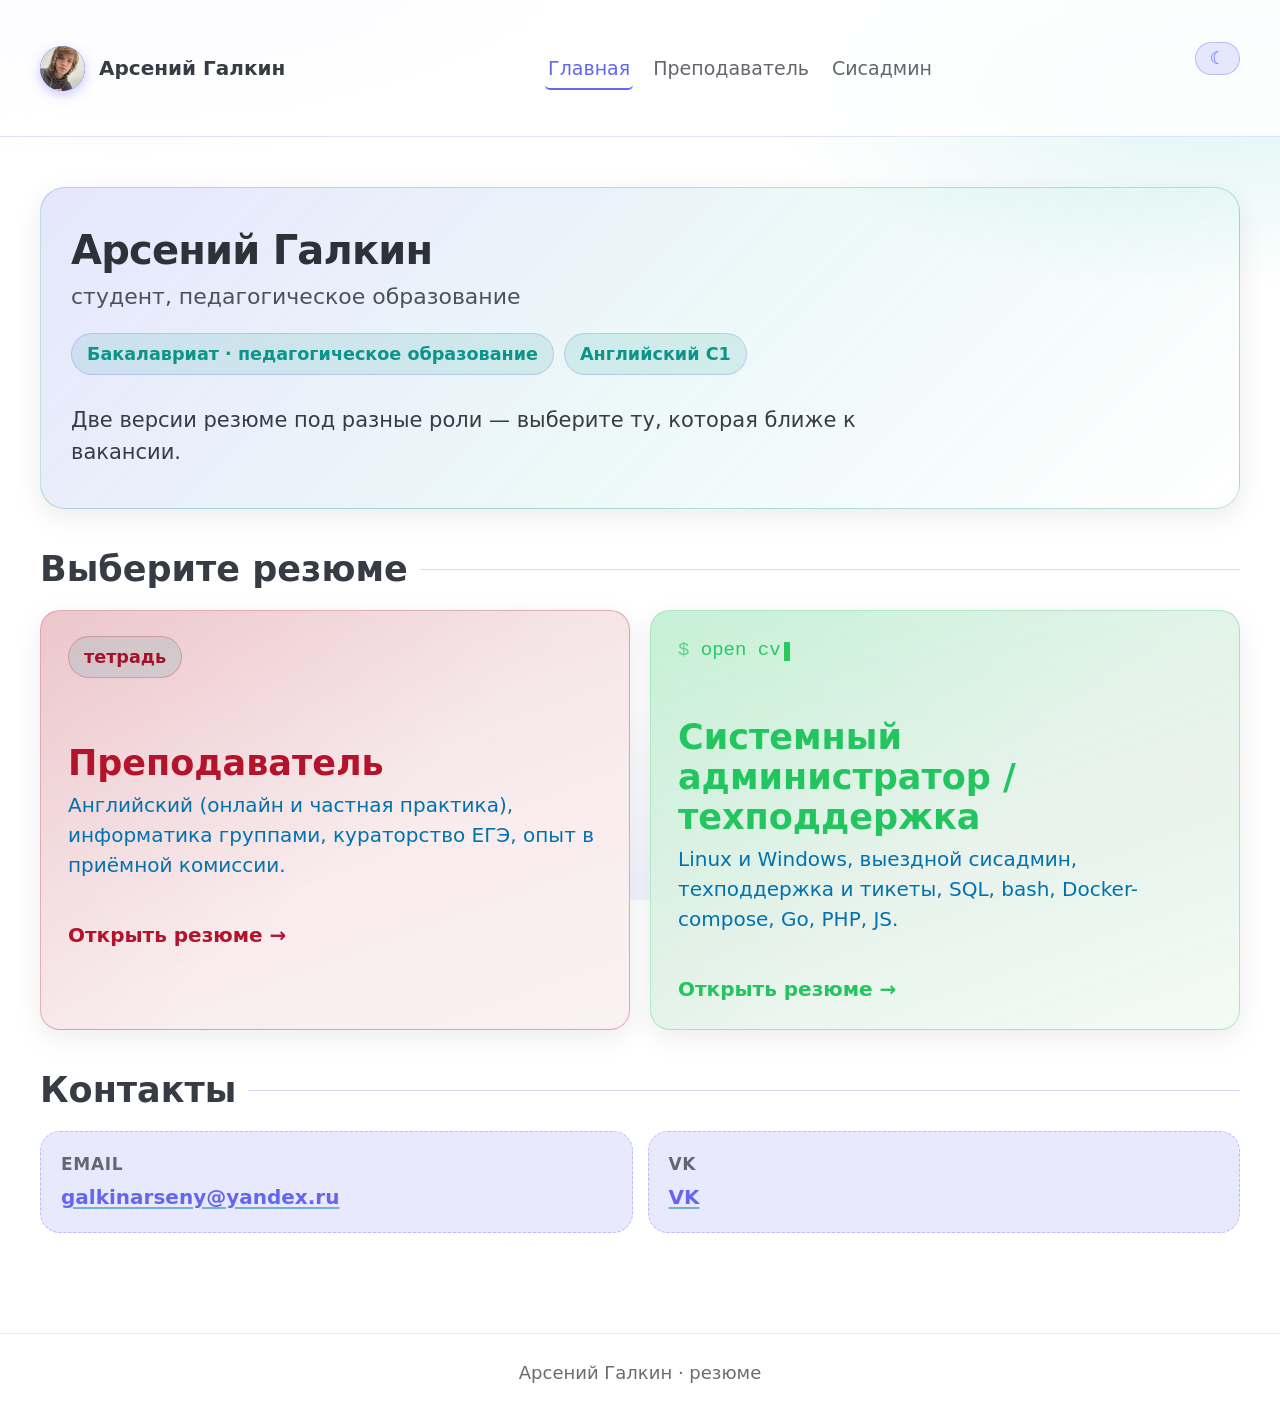
==== commit 607f6c46: "Add photo to avatar" ====
--- a/index.html
+++ b/index.html
@@ -13,7 +13,7 @@
     <div class="container">
       <nav aria-label="Основная навигация">
         <a class="brand" href="index.html">
-          <span class="avatar" aria-hidden="true">АГ</span>
+          <span class="avatar" aria-hidden="true">АГ<img src="assets/photo.jpg" alt="" width="40" height="40" onerror="this.remove()"></span>
           <span>Арсений Галкин</span>
         </a>
         <ul class="nav-links">
--- a/assets/site.css
+++ b/assets/site.css
@@ -1096,3 +1096,27 @@
 @media (prefers-reduced-motion: reduce) {
   ul.skill-tips > li.tip::after { transition: none; }
 }
+
+/* ===== Mobile fixes: no horizontal overflow, tips stay on screen ===== */
+html, body { overflow-x: hidden; }
+@supports (overflow-x: clip) {
+  html, body { overflow-x: clip; }
+}
+ul.skill-tips > li.tip::after {
+  max-width: min(16rem, calc(100vw - 24px));
+  -webkit-transform: translate(calc(-50% + var(--tip-x, 0px)), 4px);
+  transform: translate(calc(-50% + var(--tip-x, 0px)), 4px);
+}
+ul.skill-tips > li.tip:hover::after,
+ul.skill-tips > li.tip:focus::after {
+  -webkit-transform: translate(calc(-50% + var(--tip-x, 0px)), 0);
+  transform: translate(calc(-50% + var(--tip-x, 0px)), 0);
+}
+
+/* Photo inside the avatar circle (initials stay underneath as fallback) */
+.avatar { position: relative; overflow: hidden; }
+.avatar img {
+  position: absolute; inset: 0; top: 0; left: 0;
+  width: 100%; height: 100%;
+  object-fit: cover; border-radius: 50%; display: block;
+}
